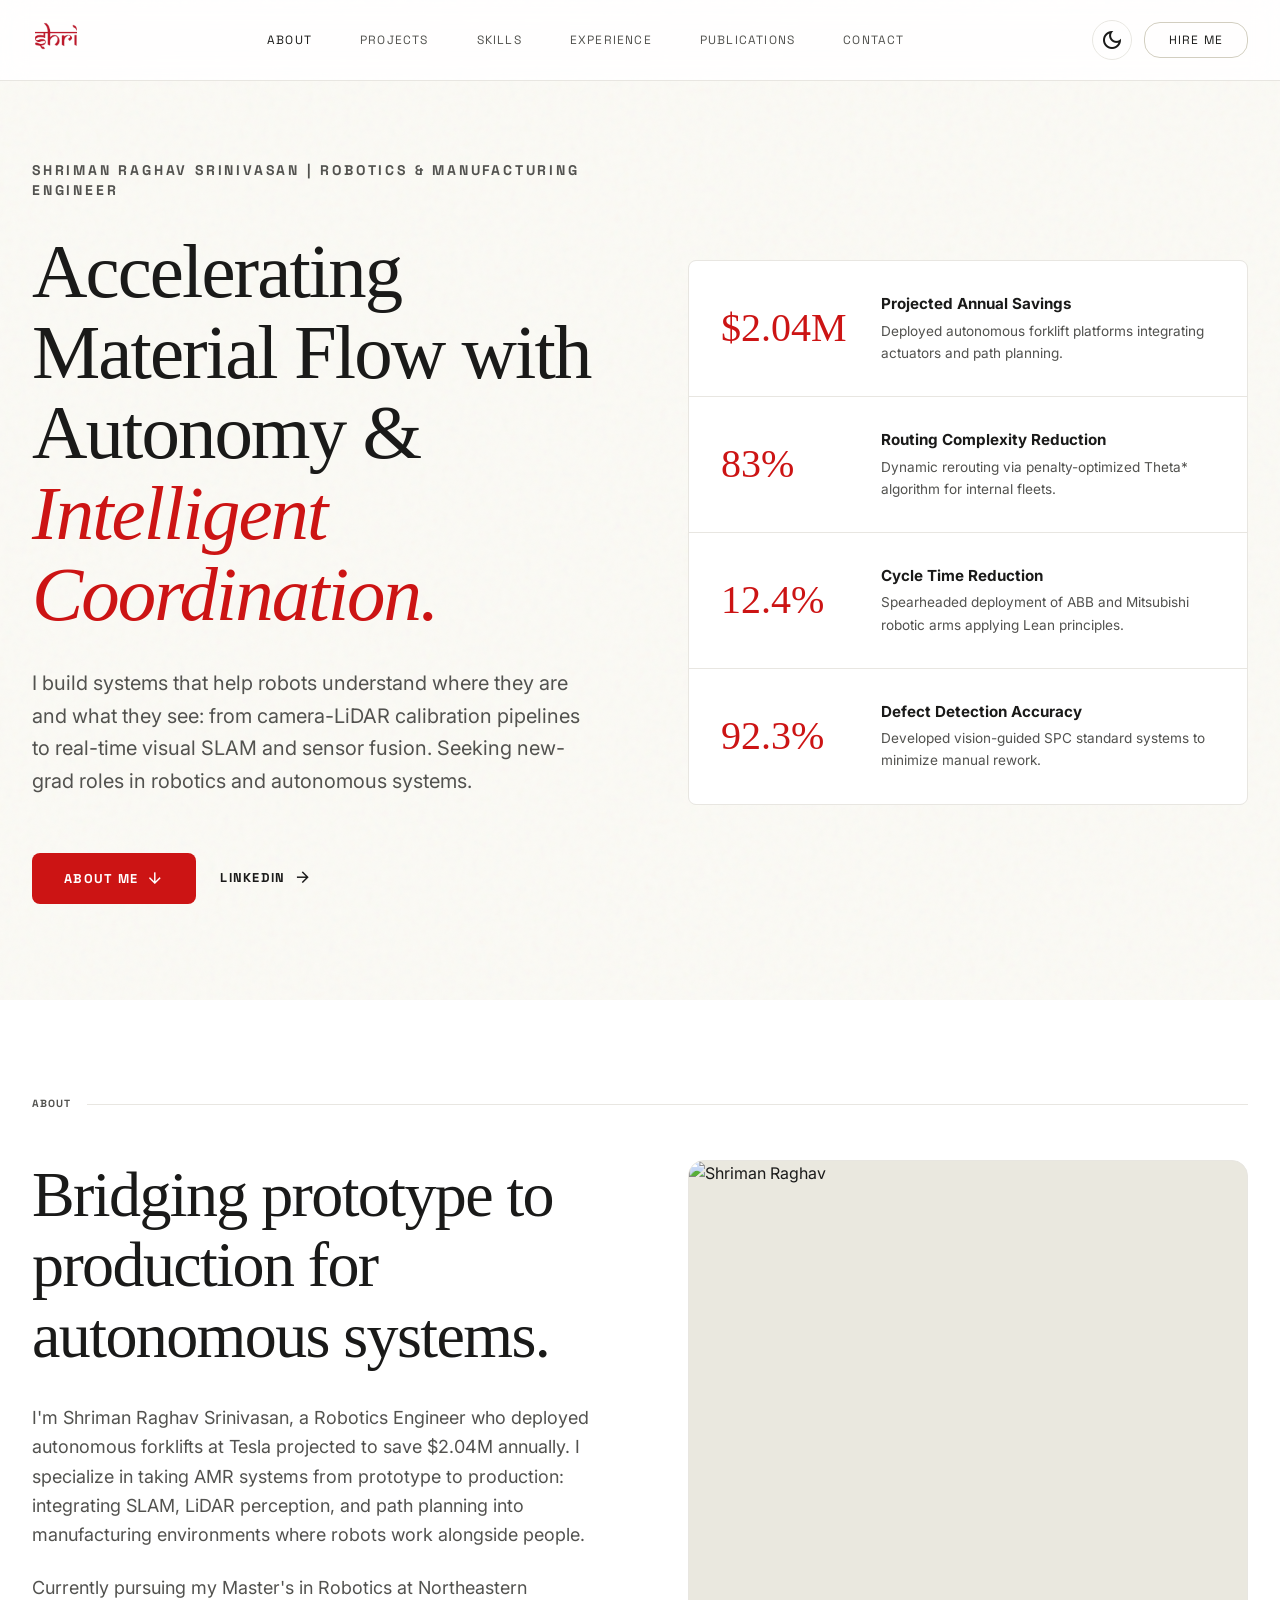
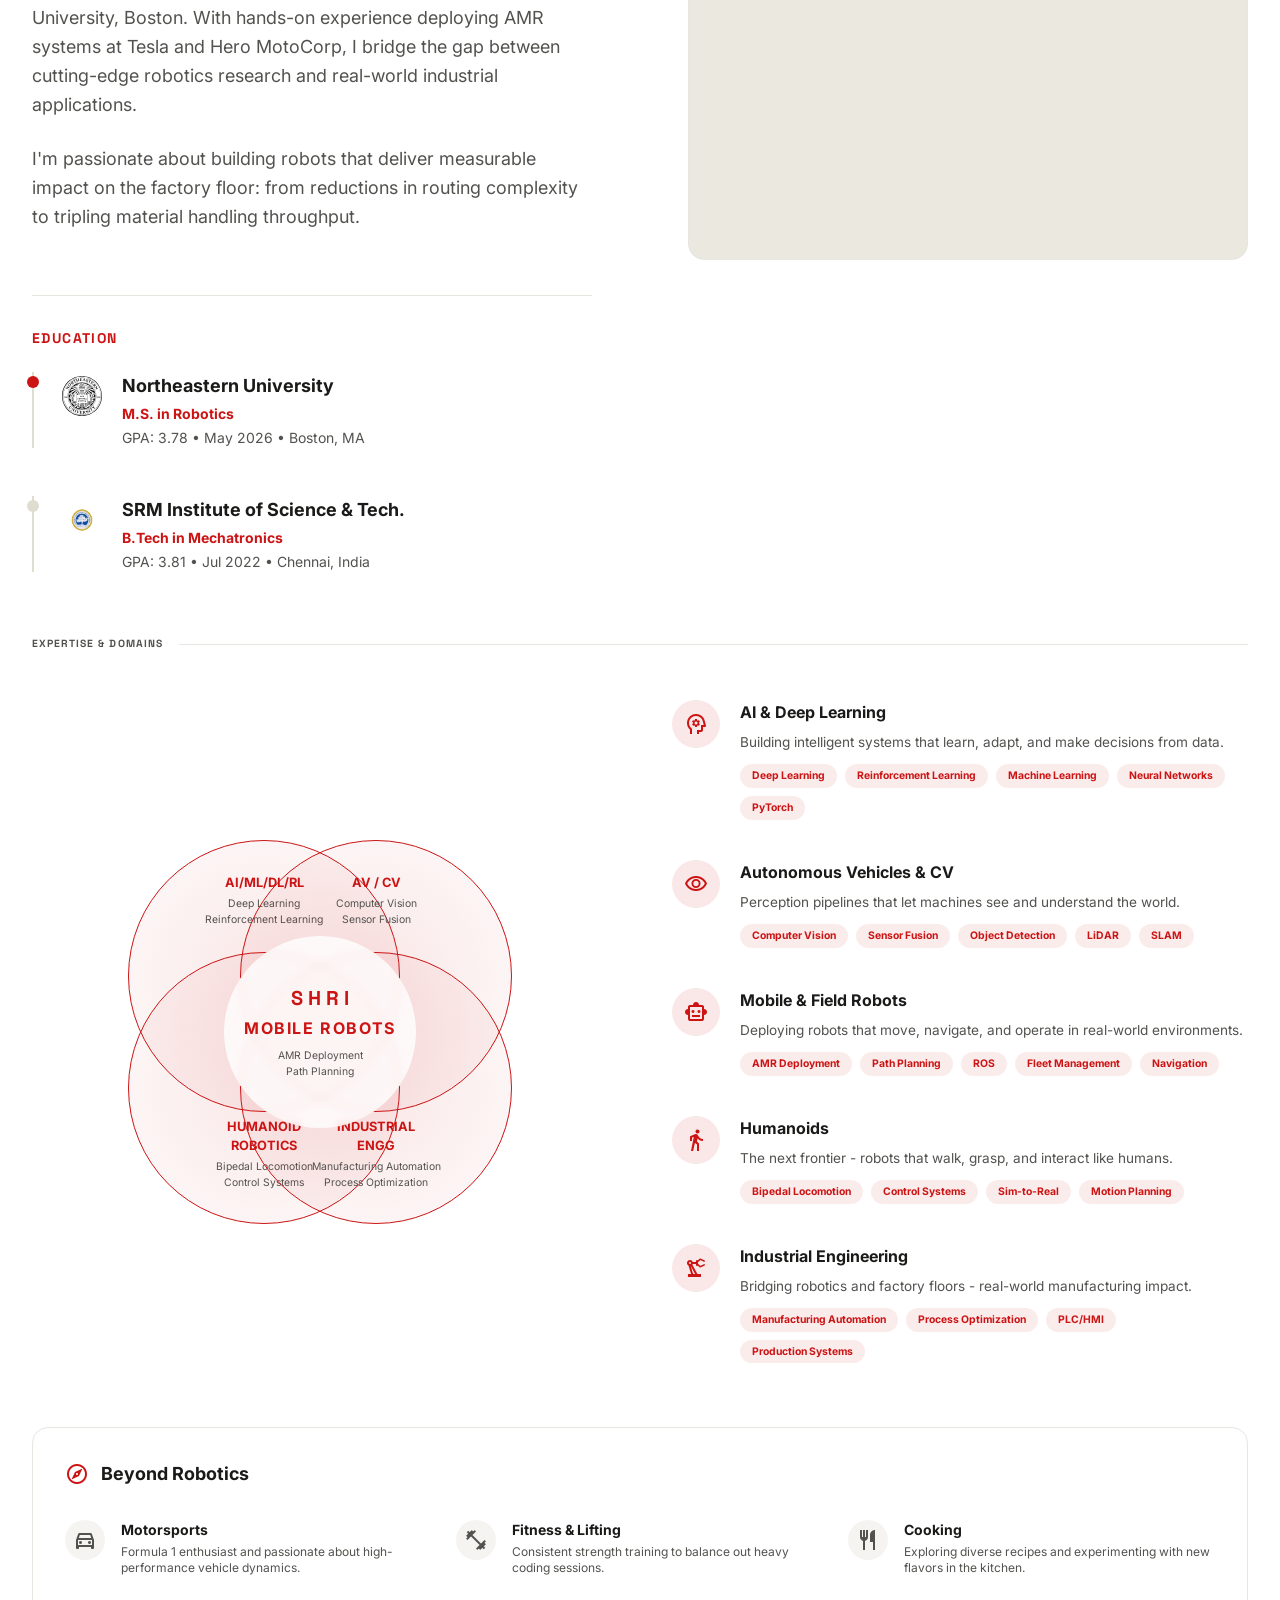
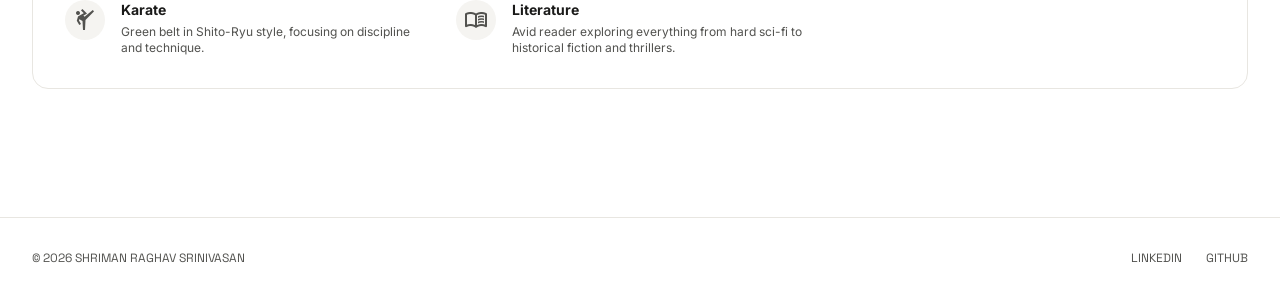
==== index.html @ df399b5d "Squeeze width of Venn outer text containers to prevent crowding on mobile" ====
<!DOCTYPE html>
<html lang="en" data-theme="light">

<head>
  <meta charset="utf-8" />
  <meta name="viewport" content="width=device-width, initial-scale=1.0" />
  <title>Shriman Raghav Srinivasan | Robotics &amp; Manufacturing Engineer</title>
  <meta name="description"
    content="MS Robotics at Northeastern. Bridging autonomous systems and production-ready manufacturing. Incoming Manufacturing Engineer at Tesla Fremont." />

  <!-- Open Graph / Social Meta Tags -->
  <meta property="og:type" content="website" />
  <meta property="og:title" content="Shriman Raghav Srinivasan | Robotics &amp; Manufacturing Engineer" />
  <meta property="og:description" content="MS Robotics at Northeastern. Bridging autonomous systems and production-ready manufacturing. Incoming Manufacturing Engineer at Tesla Fremont." />
  <meta property="og:image" content="images/shriman_portfolio.png" />
  <meta name="twitter:card" content="summary_large_image" />
  <meta name="twitter:title" content="Shriman Raghav Srinivasan | Robotics &amp; Manufacturing Engineer" />
  <meta name="twitter:description" content="MS Robotics at Northeastern. Bridging autonomous systems and production-ready manufacturing. Incoming Manufacturing Engineer at Tesla Fremont." />
  <meta name="twitter:image" content="images/shriman_portfolio.png" />

  <link rel="preconnect" href="https://fonts.googleapis.com" />
  <link rel="preconnect" href="https://fonts.gstatic.com" crossorigin />
  <link
    href="https://fonts.googleapis.com/css2?family=Inter:wght@400;600;700&family=Space+Grotesk:wght@500&display=swap"
    rel="stylesheet" />
  <link href="https://fonts.googleapis.com/css2?family=Material+Symbols+Outlined:wght,FILL@100..700,0..1&display=swap"
    rel="stylesheet" />
  <link rel="stylesheet" href="shared.css" />
  <link rel="stylesheet" href="tailwind.css" />

  <!-- Favicon -->
  <link rel="icon" type="image/png" href="images/favicon.png" />

  <!-- Google tag (gtag.js) - Placeholder -->
  <script async src="https://www.googletagmanager.com/gtag/js?id=G-J4THJSZZJP"></script>
  <script>
    window.dataLayer = window.dataLayer || [];
    function gtag(){dataLayer.push(arguments);}
    gtag('js', new Date());
    gtag('config', 'G-J4THJSZZJP');
  </script>
</head>

<body class="font-inter antialiased flex flex-col min-h-screen">

  <!-- NAVIGATION -->
  <nav class="fixed top-0 w-full z-50 backdrop-blur-md"
    style="background-color: color-mix(in srgb, var(--surface) 85%, transparent); border-bottom: 1px solid var(--outline-variant);">
    <div class="max-w-[1600px] mx-auto flex justify-between items-center h-20 px-8">
      <a href="index.html" class="flex items-center">
        <img src="images/shri_logo.png" alt="Shri" class="h-10" style="object-fit: contain; clip-path: inset(0 3px);" />
      </a>
      <div class="hidden md:flex gap-12">
        <a href="index.html"
          class="font-space text-[0.75rem] uppercase tracking-widest hover:text-primary transition-colors"
          style="color: var(--on-surface);">About</a>
        <a href="projects.html"
          class="font-space text-[0.75rem] uppercase tracking-widest hover:text-primary transition-colors"
          style="color: var(--on-surface-variant);">Projects</a>
        <a href="skills.html"
          class="font-space text-[0.75rem] uppercase tracking-widest hover:text-primary transition-colors"
          style="color: var(--on-surface-variant);">Skills</a>
        <a href="experience.html"
          class="font-space text-[0.75rem] uppercase tracking-widest hover:text-primary transition-colors"
          style="color: var(--on-surface-variant);">Experience</a>
        <a href="publications.html"
          class="font-space text-[0.75rem] uppercase tracking-widest hover:text-primary transition-colors"
          style="color: var(--on-surface-variant);">Publications</a>
        <a href="contact.html"
          class="font-space text-[0.75rem] uppercase tracking-widest hover:text-primary transition-colors"
          style="color: var(--on-surface-variant);">Contact</a>
      </div>
      <div class="flex items-center gap-3">
        <button id="theme-toggle"
          class="w-10 h-10 rounded-full flex items-center justify-center border transition-colors hover:bg-surface-container"
          style="border-color: var(--outline-variant); color: var(--on-surface);">
          <span class="material-symbols-outlined" id="theme-icon">dark_mode</span>
        </button>
        <a href="assets/resumes/General_Manufacturing.pdf" target="_blank"
          class="hidden md:block border px-6 py-2 rounded-lg font-space text-[0.75rem] uppercase tracking-widest hover:bg-surface-container transition-colors"
          style="border-color: var(--outline); color: var(--on-surface);">Hire Me</a>
        <button id="mobile-menu-toggle"
          class="md:hidden w-10 h-10 rounded-full flex items-center justify-center border transition-colors"
          style="border-color: var(--outline-variant); color: var(--on-surface);">
          <span class="material-symbols-outlined" id="mobile-menu-icon">menu</span>
        </button>
      </div>
    </div>
    <!-- Mobile drawer -->
    <div id="mobile-menu" class="mobile-nav-drawer md:hidden"
      style="background-color: var(--surface); border-top: 1px solid var(--outline-variant);">
      <div class="max-w-[1600px] mx-auto px-8 py-6 flex flex-col gap-5">
        <a href="index.html" class="font-space text-sm uppercase tracking-widest"
          style="color: var(--on-surface-variant);">About</a>
        <a href="projects.html" class="font-space text-sm uppercase tracking-widest"
          style="color: var(--on-surface-variant);">Projects</a>
        <a href="skills.html" class="font-space text-sm uppercase tracking-widest"
          style="color: var(--on-surface-variant);">Skills</a>
        <a href="experience.html" class="font-space text-sm uppercase tracking-widest"
          style="color: var(--on-surface-variant);">Experience</a>
        <a href="publications.html" class="font-space text-sm uppercase tracking-widest"
          style="color: var(--on-surface-variant);">Publications</a>
        <a href="contact.html"
          class="font-space text-[0.75rem] uppercase tracking-widest hover:text-primary transition-colors"
          style="color: var(--on-surface-variant);">Contact</a>
        <a href="assets/resumes/General_Manufacturing.pdf" target="_blank" class="font-space text-sm uppercase tracking-widest font-bold"
          style="color: var(--secondary);">Hire Me →</a>
      </div>
    </div>
  </nav>

  <main class="max-w-[1600px] mx-auto px-8 pt-40 pb-24 flex flex-col gap-16 lg:gap-32">

    <!-- NEW HERO LAYOUT -->
    <section class="grid grid-cols-1 lg:grid-cols-12 gap-16 lg:gap-24 items-center min-h-[70vh]">

      <!-- Left Column: Copy -->
      <div class="lg:col-span-6 flex flex-col gap-8">
        <div class="text-sm font-space uppercase tracking-[0.2em] font-bold" style="color: var(--on-surface-variant);">
          Shriman Raghav Srinivasan | Robotics &amp; Manufacturing Engineer
        </div>

        <h1 class="font-serif leading-[1.05] tracking-tight"
          style="font-size: clamp(3.5rem, 6vw, 5.5rem); color: var(--on-background);">
          Accelerating Material Flow with <br />Autonomy &amp; <span class="italic"
            style="color: var(--primary);">Intelligent Coordination.</span>
        </h1>

        <p class="text-xl leading-relaxed max-w-2xl" style="color: var(--on-surface-variant);">
          I build systems that help robots understand where they are and what they see: from camera-LiDAR calibration
          pipelines to real-time visual SLAM and sensor fusion. Seeking new-grad roles in robotics and autonomous
          systems.
        </p>

        <div class="flex flex-wrap items-center gap-6 mt-6">
          <a href="#about"
            class="px-8 py-4 rounded font-space text-[0.8rem] uppercase tracking-widest font-bold transition-transform active:scale-95 flex items-center gap-2"
            style="background-color: var(--primary); color: var(--on-primary);">
            About Me <span class="material-symbols-outlined text-[1.1rem]">arrow_downward</span>
          </a>
          <a href="https://linkedin.com/in/shriman-raghav" target="_blank"
            class="font-space text-[0.8rem] uppercase tracking-widest font-bold border-b-2 border-transparent hover:border-black transition-colors flex items-center gap-2"
            style="color: var(--on-surface);">
            LinkedIn <span class="material-symbols-outlined text-[1.1rem]">arrow_forward</span>
          </a>
        </div>
      </div>

      <!-- Right Column: Stats List -->
      <div class="lg:col-span-6 flex flex-col gap-[1px] rounded overflow-hidden" style="border: 1px solid var(--outline-variant); background-color: var(--outline-variant);">

        <!-- Stat Item 1 -->
        <div class="flex flex-col sm:flex-row items-start sm:items-center gap-8 p-8" style="background-color: var(--surface);">
          <div class="font-serif text-[2.5rem] w-32 flex-shrink-0" style="color: var(--primary);">
            $2.04M
          </div>
          <div>
            <h3 class="font-bold text-[0.95rem] mb-1" style="color: var(--on-surface);">Projected Annual Savings</h3>
            <p class="text-[0.85rem] leading-relaxed" style="color: var(--on-surface-variant);">Deployed autonomous
              forklift platforms integrating actuators and path planning.</p>
          </div>
        </div>

        <!-- Stat Item 2 -->
        <div class="flex flex-col sm:flex-row items-start sm:items-center gap-8 p-8" style="background-color: var(--surface);">
          <div class="font-serif text-[2.5rem] w-32 flex-shrink-0" style="color: var(--primary);">
            83%
          </div>
          <div>
            <h3 class="font-bold text-[0.95rem] mb-1" style="color: var(--on-surface);">Routing Complexity Reduction</h3>
            <p class="text-[0.85rem] leading-relaxed" style="color: var(--on-surface-variant);">Dynamic rerouting
              via penalty-optimized Theta* algorithm for internal fleets.</p>
          </div>
        </div>

        <!-- Stat Item 3 -->
        <div class="flex flex-col sm:flex-row items-start sm:items-center gap-8 p-8" style="background-color: var(--surface);">
          <div class="font-serif text-[2.5rem] w-32 flex-shrink-0" style="color: var(--primary);">
            12.4%
          </div>
          <div>
            <h3 class="font-bold text-[0.95rem] mb-1" style="color: var(--on-surface);">Cycle Time Reduction</h3>
            <p class="text-[0.85rem] leading-relaxed" style="color: var(--on-surface-variant);">Spearheaded
              deployment of ABB and Mitsubishi robotic arms applying Lean principles.</p>
          </div>
        </div>

        <!-- Stat Item 4 -->
        <div class="flex flex-col sm:flex-row items-start sm:items-center gap-8 p-8" style="background-color: var(--surface);">
          <div class="font-serif text-[2.5rem] w-32 flex-shrink-0" style="color: var(--primary);">
            92.3%
          </div>
          <div>
            <h3 class="font-bold text-[0.95rem] mb-1" style="color: var(--on-surface);">Defect Detection Accuracy</h3>
            <p class="text-[0.85rem] leading-relaxed" style="color: var(--on-surface-variant);">Developed
              vision-guided SPC standard systems to minimize manual rework.</p>
          </div>
        </div>
      </div>
    </section>
  </main>

  <div style="background-color: var(--surface-container-lowest); width: 100%;">
    <main class="max-w-[1600px] mx-auto px-8 py-24 flex flex-col gap-16">
      <!-- ABOUT SECTION -->
      <section id="about" class="flex flex-col gap-12" style="scroll-margin-top: 100px;">

        <!-- Section Header Line -->
        <div class="flex items-center gap-4">
          <div class="text-[0.65rem] font-space uppercase tracking-widest font-bold"
            style="color: var(--on-surface-variant);">About</div>
          <div class="flex-grow h-px" style="background-color: var(--outline-variant);"></div>
        </div>

        <div class="grid grid-cols-1 lg:grid-cols-12 gap-16 lg:gap-24">
          <!-- Left Column: Headline & Bio -->
          <div class="lg:col-span-6 flex flex-col gap-8">
            <h2 class="font-serif leading-[1.1] tracking-tight"
              style="font-size: clamp(3rem, 5vw, 4.5rem); color: var(--on-background);">
              Bridging prototype to production for autonomous systems.
            </h2>

            <div class="flex flex-col gap-6 text-lg leading-relaxed" style="color: var(--on-surface-variant);">
              <p>
                I'm Shriman Raghav Srinivasan, a Robotics Engineer who deployed autonomous forklifts at Tesla projected to save $2.04M annually. I
                specialize
                in taking AMR systems from prototype to production: integrating SLAM, LiDAR perception, and path
                planning
                into manufacturing environments where robots work alongside people.
              </p>
              <p>
                Currently pursuing my Master's in Robotics at Northeastern University, Boston. With hands-on experience
                deploying AMR systems at Tesla and Hero MotoCorp, I bridge the gap between cutting-edge robotics
                research
                and real-world industrial applications.
              </p>
              <p>
                I'm passionate about building robots that deliver measurable impact on the factory floor: from
                reductions
                in routing complexity to tripling material handling throughput.
              </p>
            </div>

            <!-- Education -->
            <div class="mt-8 flex flex-col gap-6 pt-8 border-t" style="border-color: var(--outline-variant);">
              <h3 class="font-space text-sm uppercase tracking-widest font-bold" style="color: var(--secondary);">
                Education</h3>

              <div class="flex flex-col gap-6">
                <div class="relative pl-6 border-l-2 mb-6 flex gap-4" style="border-color: var(--surface-container-high);">
                  <div class="absolute w-3 h-3 rounded-full -left-[7px] top-1" style="background-color: var(--primary);"></div>
                  <img src="images/neu-logo.svg"
                    alt="Northeastern" class="w-12 h-12 object-contain hidden sm:block bg-white rounded-sm p-1" />
                  <div>
                    <div class="font-bold text-lg" style="color: var(--on-surface);">Northeastern University</div>
                    <div class="text-sm font-bold mt-1" style="color: var(--secondary);">M.S. in Robotics</div>
                    <div class="text-sm mt-1" style="color: var(--on-surface-variant);">GPA: 3.78 • May 2026 • Boston, MA</div>
                  </div>
                </div>

                <div class="relative pl-6 border-l-2 flex gap-4" style="border-color: var(--surface-container-high);">
                  <div class="absolute w-3 h-3 rounded-full -left-[7px] top-1" style="background-color: var(--surface-container-high);"></div>
                  <img src="images/srm-logo.jpg" alt="SRMIST"
                    class="w-12 h-12 object-contain hidden sm:block bg-white rounded-sm p-1" />
                  <div>
                    <div class="font-bold text-lg" style="color: var(--on-surface);">SRM Institute of Science &amp;
                      Tech.</div>
                    <div class="text-sm font-bold mt-1" style="color: var(--secondary);">B.Tech in Mechatronics</div>
                    <div class="text-sm mt-1" style="color: var(--on-surface-variant);">GPA: 3.81 • Jul 2022 • Chennai,
                      India</div>
                  </div>
                </div>
              </div>
            </div>
          </div>

          <!-- Right Column: Profile Image -->
          <div class="lg:col-span-6">
            <div class="w-full aspect-[4/5] relative bg-[#eae8df] rounded-lg overflow-hidden border" style="border-color: var(--outline-variant);">
              <img src="images/shriman_portfolio.png" alt="Shriman Raghav" class="w-full h-full object-cover" />
            </div>
          </div>
        </div>
      </section>


      
      <!-- EXPERTISE / DOMAINS SECTION -->
      <section class="flex flex-col gap-12 mt-16 mb-16" id="expertise">
        <!-- Section Header Line -->
        <div class="flex items-center gap-4">
          <div class="text-[0.65rem] font-space uppercase tracking-widest font-bold" style="color: var(--on-surface-variant);">Expertise &amp; Domains</div>
          <div class="flex-grow h-px" style="background-color: var(--outline-variant);"></div>
        </div>

        <div class="grid grid-cols-1 lg:grid-cols-12 gap-16 lg:gap-8 items-center">
          
          <!-- Left Column: Venn Diagram -->
          <div class="lg:col-span-6 flex justify-center overflow-visible">
            <style>
              .venn-scale { transform: scale(0.65); transform-origin: center; }
              @media (min-width: 640px) { .venn-scale { transform: scale(0.85); } }
              @media (min-width: 1024px) { .venn-scale { transform: scale(0.9); } }
              @media (min-width: 1280px) { .venn-scale { transform: scale(1); } }
            </style>
            <div class="relative flex items-center justify-center venn-scale" style="width: 450px; height: 450px;">
              <div class="relative w-full h-full flex items-center justify-center">
                <!-- Center circle/text -->
                <div class="absolute z-10 text-center flex flex-col items-center justify-center rounded-full border-2 border-dashed backdrop-blur-sm" style="width: 12rem; height: 12rem; border-color: var(--primary); background-color: color-mix(in srgb, var(--surface) 80%, transparent);">
                  <div class="font-space font-bold tracking-[0.3em] text-xl" style="color: var(--primary);">S H R I</div>
                  <div class="font-bold text-[0.7rem] mt-1 tracking-widest" style="color: var(--primary);">MOBILE ROBOTS</div>
                  <div class="text-[0.65rem] mt-2 leading-tight" style="color: var(--on-surface-variant);">AMR Deployment<br>Path Planning</div>
                </div>
                
                <!-- AI/ML/DL/RL (Top Left) -->
                <div class="absolute rounded-full border border-dashed text-center" style="width: 17rem; height: 17rem; transform: translate(-3.5rem, -3.5rem); border-color: var(--primary); background: radial-gradient(circle, color-mix(in srgb, var(--primary) 10%, transparent) 0%, color-mix(in srgb, var(--primary) 2%, transparent) 100%);">
                  <div class="absolute flex flex-col items-center" style="width: 60%; top: 12%; left: 20%;">
                    <div class="w-full font-bold text-[0.8rem] mb-1" style="color: var(--primary);">AI/ML/DL/RL</div>
                    <div class="w-full text-[0.65rem] leading-tight" style="color: var(--on-surface-variant);">Deep Learning<br>Reinforcement Learning</div>
                  </div>
                </div>

                <!-- AV / CV (Top Right) -->
                <div class="absolute rounded-full border border-dashed text-center" style="width: 17rem; height: 17rem; transform: translate(3.5rem, -3.5rem); border-color: var(--primary); background: radial-gradient(circle, color-mix(in srgb, var(--primary) 10%, transparent) 0%, color-mix(in srgb, var(--primary) 2%, transparent) 100%);">
                  <div class="absolute flex flex-col items-center" style="width: 60%; top: 12%; left: 20%;">
                    <div class="w-full font-bold text-[0.8rem] mb-1" style="color: var(--primary);">AV / CV</div>
                    <div class="w-full text-[0.65rem] leading-tight" style="color: var(--on-surface-variant);">Computer Vision<br>Sensor Fusion</div>
                  </div>
                </div>

                <!-- HUMANOID ROBOTICS (Bottom Left) -->
                <div class="absolute rounded-full border border-dashed text-center" style="width: 17rem; height: 17rem; transform: translate(-3.5rem, 3.5rem); border-color: var(--primary); background: radial-gradient(circle, color-mix(in srgb, var(--primary) 10%, transparent) 0%, color-mix(in srgb, var(--primary) 2%, transparent) 100%);">
                  <div class="absolute flex flex-col items-center" style="width: 60%; bottom: 12%; left: 20%;">
                    <div class="w-full font-bold text-[0.8rem] mb-1 leading-tight" style="color: var(--primary);">HUMANOID<br>ROBOTICS</div>
                    <div class="w-full text-[0.65rem] leading-tight" style="color: var(--on-surface-variant);">Bipedal Locomotion<br>Control Systems</div>
                  </div>
                </div>

                <!-- INDUSTRIAL ENGG (Bottom Right) -->
                <div class="absolute rounded-full border border-dashed text-center" style="width: 17rem; height: 17rem; transform: translate(3.5rem, 3.5rem); border-color: var(--primary); background: radial-gradient(circle, color-mix(in srgb, var(--primary) 10%, transparent) 0%, color-mix(in srgb, var(--primary) 2%, transparent) 100%);">
                  <div class="absolute flex flex-col items-center" style="width: 60%; bottom: 12%; left: 20%;">
                    <div class="w-full font-bold text-[0.8rem] mb-1 leading-tight" style="color: var(--primary);">INDUSTRIAL<br>ENGG</div>
                    <div class="w-full text-[0.65rem] leading-tight" style="color: var(--on-surface-variant);">Manufacturing Automation<br>Process Optimization</div>
                  </div>
                </div>
              </div>
            </div>
          </div>

          <!-- Right Column: Domains List -->
          <div class="lg:col-span-6 flex flex-col gap-10">
            
            <!-- AI & Deep Learning -->
            <div class="flex gap-5 items-start">
              <div class="w-12 h-12 rounded-xl flex items-center justify-center flex-shrink-0" style="background-color: color-mix(in srgb, var(--primary) 10%, transparent);">
                <span class="material-symbols-outlined" style="color: var(--primary);">psychology</span>
              </div>
              <div class="flex flex-col gap-2">
                <h3 class="font-bold text-[1.05rem]" style="color: var(--on-surface);">AI &amp; Deep Learning</h3>
                <p class="text-[0.85rem]" style="color: var(--on-surface-variant);">Building intelligent systems that learn, adapt, and make decisions from data.</p>
                <div class="flex flex-wrap gap-2 mt-1">
                  <span class="px-3 py-1 rounded-full text-[0.65rem] font-bold" style="background-color: color-mix(in srgb, var(--primary) 8%, transparent); color: var(--primary);">Deep Learning</span>
                  <span class="px-3 py-1 rounded-full text-[0.65rem] font-bold" style="background-color: color-mix(in srgb, var(--primary) 8%, transparent); color: var(--primary);">Reinforcement Learning</span>
                  <span class="px-3 py-1 rounded-full text-[0.65rem] font-bold" style="background-color: color-mix(in srgb, var(--primary) 8%, transparent); color: var(--primary);">Machine Learning</span>
                  <span class="px-3 py-1 rounded-full text-[0.65rem] font-bold" style="background-color: color-mix(in srgb, var(--primary) 8%, transparent); color: var(--primary);">Neural Networks</span>
                  <span class="px-3 py-1 rounded-full text-[0.65rem] font-bold" style="background-color: color-mix(in srgb, var(--primary) 8%, transparent); color: var(--primary);">PyTorch</span>
                </div>
              </div>
            </div>
            
            <!-- AV / CV -->
            <div class="flex gap-5 items-start">
              <div class="w-12 h-12 rounded-xl flex items-center justify-center flex-shrink-0" style="background-color: color-mix(in srgb, var(--primary) 10%, transparent);">
                <span class="material-symbols-outlined" style="color: var(--primary);">visibility</span>
              </div>
              <div class="flex flex-col gap-2">
                <h3 class="font-bold text-[1.05rem]" style="color: var(--on-surface);">Autonomous Vehicles &amp; CV</h3>
                <p class="text-[0.85rem]" style="color: var(--on-surface-variant);">Perception pipelines that let machines see and understand the world.</p>
                <div class="flex flex-wrap gap-2 mt-1">
                  <span class="px-3 py-1 rounded-full text-[0.65rem] font-bold" style="background-color: color-mix(in srgb, var(--primary) 8%, transparent); color: var(--primary);">Computer Vision</span>
                  <span class="px-3 py-1 rounded-full text-[0.65rem] font-bold" style="background-color: color-mix(in srgb, var(--primary) 8%, transparent); color: var(--primary);">Sensor Fusion</span>
                  <span class="px-3 py-1 rounded-full text-[0.65rem] font-bold" style="background-color: color-mix(in srgb, var(--primary) 8%, transparent); color: var(--primary);">Object Detection</span>
                  <span class="px-3 py-1 rounded-full text-[0.65rem] font-bold" style="background-color: color-mix(in srgb, var(--primary) 8%, transparent); color: var(--primary);">LiDAR</span>
                  <span class="px-3 py-1 rounded-full text-[0.65rem] font-bold" style="background-color: color-mix(in srgb, var(--primary) 8%, transparent); color: var(--primary);">SLAM</span>
                </div>
              </div>
            </div>

            <!-- Mobile & Field Robots -->
            <div class="flex gap-5 items-start">
              <div class="w-12 h-12 rounded-xl flex items-center justify-center flex-shrink-0" style="background-color: color-mix(in srgb, var(--primary) 10%, transparent);">
                <span class="material-symbols-outlined" style="color: var(--primary);">smart_toy</span>
              </div>
              <div class="flex flex-col gap-2">
                <h3 class="font-bold text-[1.05rem]" style="color: var(--on-surface);">Mobile &amp; Field Robots</h3>
                <p class="text-[0.85rem]" style="color: var(--on-surface-variant);">Deploying robots that move, navigate, and operate in real-world environments.</p>
                <div class="flex flex-wrap gap-2 mt-1">
                  <span class="px-3 py-1 rounded-full text-[0.65rem] font-bold" style="background-color: color-mix(in srgb, var(--primary) 8%, transparent); color: var(--primary);">AMR Deployment</span>
                  <span class="px-3 py-1 rounded-full text-[0.65rem] font-bold" style="background-color: color-mix(in srgb, var(--primary) 8%, transparent); color: var(--primary);">Path Planning</span>
                  <span class="px-3 py-1 rounded-full text-[0.65rem] font-bold" style="background-color: color-mix(in srgb, var(--primary) 8%, transparent); color: var(--primary);">ROS</span>
                  <span class="px-3 py-1 rounded-full text-[0.65rem] font-bold" style="background-color: color-mix(in srgb, var(--primary) 8%, transparent); color: var(--primary);">Fleet Management</span>
                  <span class="px-3 py-1 rounded-full text-[0.65rem] font-bold" style="background-color: color-mix(in srgb, var(--primary) 8%, transparent); color: var(--primary);">Navigation</span>
                </div>
              </div>
            </div>

            <!-- Humanoids -->
            <div class="flex gap-5 items-start">
              <div class="w-12 h-12 rounded-xl flex items-center justify-center flex-shrink-0" style="background-color: color-mix(in srgb, var(--primary) 10%, transparent);">
                <span class="material-symbols-outlined" style="color: var(--primary);">directions_walk</span>
              </div>
              <div class="flex flex-col gap-2">
                <h3 class="font-bold text-[1.05rem]" style="color: var(--on-surface);">Humanoids</h3>
                <p class="text-[0.85rem]" style="color: var(--on-surface-variant);">The next frontier - robots that walk, grasp, and interact like humans.</p>
                <div class="flex flex-wrap gap-2 mt-1">
                  <span class="px-3 py-1 rounded-full text-[0.65rem] font-bold" style="background-color: color-mix(in srgb, var(--primary) 8%, transparent); color: var(--primary);">Bipedal Locomotion</span>
                  <span class="px-3 py-1 rounded-full text-[0.65rem] font-bold" style="background-color: color-mix(in srgb, var(--primary) 8%, transparent); color: var(--primary);">Control Systems</span>
                  <span class="px-3 py-1 rounded-full text-[0.65rem] font-bold" style="background-color: color-mix(in srgb, var(--primary) 8%, transparent); color: var(--primary);">Sim-to-Real</span>
                  <span class="px-3 py-1 rounded-full text-[0.65rem] font-bold" style="background-color: color-mix(in srgb, var(--primary) 8%, transparent); color: var(--primary);">Motion Planning</span>
                </div>
              </div>
            </div>

            <!-- Industrial Engineering -->
            <div class="flex gap-5 items-start">
              <div class="w-12 h-12 rounded-xl flex items-center justify-center flex-shrink-0" style="background-color: color-mix(in srgb, var(--primary) 10%, transparent);">
                <span class="material-symbols-outlined" style="color: var(--primary);">precision_manufacturing</span>
              </div>
              <div class="flex flex-col gap-2">
                <h3 class="font-bold text-[1.05rem]" style="color: var(--on-surface);">Industrial Engineering</h3>
                <p class="text-[0.85rem]" style="color: var(--on-surface-variant);">Bridging robotics and factory floors - real-world manufacturing impact.</p>
                <div class="flex flex-wrap gap-2 mt-1">
                  <span class="px-3 py-1 rounded-full text-[0.65rem] font-bold" style="background-color: color-mix(in srgb, var(--primary) 8%, transparent); color: var(--primary);">Manufacturing Automation</span>
                  <span class="px-3 py-1 rounded-full text-[0.65rem] font-bold" style="background-color: color-mix(in srgb, var(--primary) 8%, transparent); color: var(--primary);">Process Optimization</span>
                  <span class="px-3 py-1 rounded-full text-[0.65rem] font-bold" style="background-color: color-mix(in srgb, var(--primary) 8%, transparent); color: var(--primary);">PLC/HMI</span>
                  <span class="px-3 py-1 rounded-full text-[0.65rem] font-bold" style="background-color: color-mix(in srgb, var(--primary) 8%, transparent); color: var(--primary);">Production Systems</span>
                </div>
              </div>
            </div>
          </div>
        </div>
      </section>

      <!-- PERSONAL INTERESTS -->
      <section class="bento-card p-8 mb-8">
        <div class="flex items-center gap-3 mb-8">
          <span class="material-symbols-outlined" style="color: var(--secondary);">explore</span>
          <h3 class="font-bold text-lg" style="color: var(--on-surface);">Beyond Robotics</h3>
        </div>
        <div class="grid grid-cols-1 md:grid-cols-2 lg:grid-cols-3 gap-6">
          <div class="flex gap-4 items-start">
            <div class="w-10 h-10 rounded-full flex items-center justify-center flex-shrink-0"
              style="background-color: var(--surface-container-low);">
              <span class="material-symbols-outlined" style="color: var(--on-surface-variant);">directions_car</span>
            </div>
            <div>
              <div class="font-bold text-sm" style="color: var(--on-surface);">Motorsports</div>
              <div class="text-xs mt-1" style="color: var(--on-surface-variant);">Formula 1 enthusiast and passionate about high-performance vehicle dynamics.</div>
            </div>
          </div>
          <div class="flex gap-4 items-start">
            <div class="w-10 h-10 rounded-full flex items-center justify-center flex-shrink-0"
              style="background-color: var(--surface-container-low);">
              <span class="material-symbols-outlined" style="color: var(--on-surface-variant);">fitness_center</span>
            </div>
            <div>
              <div class="font-bold text-sm" style="color: var(--on-surface);">Fitness &amp; Lifting</div>
              <div class="text-xs mt-1" style="color: var(--on-surface-variant);">Consistent strength training to balance out heavy coding sessions.</div>
            </div>
          </div>
          <div class="flex gap-4 items-start">
            <div class="w-10 h-10 rounded-full flex items-center justify-center flex-shrink-0"
              style="background-color: var(--surface-container-low);">
              <span class="material-symbols-outlined" style="color: var(--on-surface-variant);">restaurant</span>
            </div>
            <div>
              <div class="font-bold text-sm" style="color: var(--on-surface);">Cooking</div>
              <div class="text-xs mt-1" style="color: var(--on-surface-variant);">Exploring diverse recipes and experimenting with new flavors in the kitchen.</div>
            </div>
          </div>
          <div class="flex gap-4 items-start">
            <div class="w-10 h-10 rounded-full flex items-center justify-center flex-shrink-0"
              style="background-color: var(--surface-container-low);">
              <span class="material-symbols-outlined" style="color: var(--on-surface-variant);">sports_martial_arts</span>
            </div>
            <div>
              <div class="font-bold text-sm" style="color: var(--on-surface);">Karate</div>
              <div class="text-xs mt-1" style="color: var(--on-surface-variant);">Green belt in Shito-Ryu style, focusing on discipline and technique.</div>
            </div>
          </div>
          <div class="flex gap-4 items-start md:col-span-2 lg:col-span-1">
            <div class="w-10 h-10 rounded-full flex items-center justify-center flex-shrink-0"
              style="background-color: var(--surface-container-low);">
              <span class="material-symbols-outlined" style="color: var(--on-surface-variant);">menu_book</span>
            </div>
            <div>
              <div class="font-bold text-sm" style="color: var(--on-surface);">Literature</div>
              <div class="text-xs mt-1" style="color: var(--on-surface-variant);">Avid reader exploring everything from hard sci-fi to historical fiction and thrillers.</div>
            </div>
          </div>
        </div>
      </section>

    </main>
  </div>

  <footer class="py-8 border-t mt-auto" style="border-color: var(--outline-variant); background-color: var(--surface);">
    <div class="max-w-[1600px] mx-auto px-8 flex justify-between items-center text-xs font-space uppercase"
      style="color: var(--on-surface-variant);">
      <div>© 2026 Shriman Raghav Srinivasan</div>
      <div class="flex gap-6">
        <a href="https://linkedin.com/in/shriman-raghav" target="_blank" class="hover:underline">LinkedIn</a>
        <a href="https://github.com/shrirag10" target="_blank" class="hover:underline">GitHub</a>
      </div>
    </div>
  </footer>

  <script src="shared.js"></script>
</body>

</html>
---- shared.css ----
/* ====================================================
   SHARED DESIGN TOKENS & COMPONENTS
   Simple Portfolio — Shriman Raghav Srinivasan
   ==================================================== */

html {
  scroll-behavior: smooth;
}

:root {
  --surface: #ffffff;
  --surface-container-lowest: #ffffff;
  --surface-container-low: #f5f4f1;
  --surface-container: #eae8df;
  --surface-container-high: #dfdcd0;
  --on-surface: #1a1a19;
  --on-surface-variant: #52524f;
  --outline: #d2cec0;
  --outline-variant: #e8e6e1;
  --primary: #cc1414;
  --on-primary: #ffffff;
  --secondary: #cc1414;
  --secondary-container: #fae6e6;
  --on-secondary-container: #8a0b0b;
  --background: #fbfaf5;
  --on-background: #1a1a19;
  --shadow: 0px 4px 20px rgba(0,0,0,0.04);
}

body {
  background-color: var(--background);
  background-image: url("data:image/svg+xml,%3Csvg viewBox='0 0 200 200' xmlns='http://www.w3.org/2000/svg'%3E%3Cfilter id='noiseFilter'%3E%3CfeTurbulence type='fractalNoise' baseFrequency='0.85' numOctaves='3' stitchTiles='stitch'/%3E%3C/filter%3E%3Crect width='100%25' height='100%25' filter='url(%23noiseFilter)' opacity='0.04'/%3E%3C/svg%3E");
  color: var(--on-background);
}

html.dark body {
  background-image: url("data:image/svg+xml,%3Csvg viewBox='0 0 200 200' xmlns='http://www.w3.org/2000/svg'%3E%3Cfilter id='noiseFilter'%3E%3CfeTurbulence type='fractalNoise' baseFrequency='0.85' numOctaves='3' stitchTiles='stitch'/%3E%3C/filter%3E%3Crect width='100%25' height='100%25' filter='url(%23noiseFilter)' opacity='0.02'/%3E%3C/svg%3E");
}

.dark {
  --surface: #121212;
  --surface-container-lowest: #121212;
  --surface-container-low: #1c1b1b;
  --surface-container: #1e1e1e;
  --surface-container-high: #2a2a2a;
  --on-surface: #ffffff;
  --on-surface-variant: #a0a0a0;
  --outline: #ffffff;
  --outline-variant: #2c2c2c;
  --primary: #fc4444;
  --on-primary: #111111;
  --secondary: #fc4444;
  --secondary-container: #5c0b0b;
  --on-secondary-container: #ffffff;
  --background: #000000;
  --on-background: #ffffff;
  --shadow: none;
}

body { background-color: var(--background); color: var(--on-background); }

.bento-card {
  background-color: var(--surface-container-lowest);
  border: 1px solid var(--outline-variant);
  border-radius: 1rem;
  transition: box-shadow 0.2s ease, border-color 0.2s ease, background-color 0.2s ease;
}
.bento-card:hover {
  box-shadow: var(--shadow);
  border-color: var(--outline);
}
.dark .bento-card:hover {
  background-color: var(--surface-container);
  border-color: #3d3d3d;
}

.chip {
  background-color: var(--surface-container);
  color: var(--on-surface-variant);
  border: 1px solid transparent;
}
.chip:hover { background-color: var(--surface-container-high); }
.chip.active {
  background-color: var(--secondary-container);
  color: var(--on-secondary-container);
  border-color: var(--outline-variant);
}

.material-symbols-outlined {
  font-variation-settings: 'FILL' 0, 'wght' 400, 'GRAD' 0, 'opsz' 24;
}

.section-label {
  display: flex; align-items: center; gap: 0.5rem;
  font-family: 'Space Grotesk', sans-serif;
  font-size: 0.75rem; letter-spacing: 0.05em;
  text-transform: uppercase; color: var(--on-surface-variant);
}
.section-label::before {
  content: ''; height: 1px; width: 24px;
  background-color: var(--outline-variant);
}

/* Modal */
#project-modal { display: none; opacity: 0; transition: opacity 0.3s ease; }
#project-modal.open { display: flex; opacity: 1; }

/* Mobile nav drawer */
.mobile-nav-drawer {
  max-height: 0;
  overflow: hidden;
  transition: max-height 0.3s ease;
}
.mobile-nav-drawer.open {
  max-height: 400px;
}

/* Image placeholder when no image available */
.img-placeholder {
  width: 100%; height: 100%;
  background: linear-gradient(135deg, var(--surface-container-high) 0%, var(--surface-container) 100%);
  display: flex; align-items: center; justify-content: center;
  font-family: 'Space Grotesk', sans-serif;
  font-size: 0.75rem; letter-spacing: 0.05em; text-transform: uppercase;
  color: var(--on-surface-variant);
}

/* -------------------------------------------
   CONTACT PAGE UTILITIES 
   ------------------------------------------- */
.text-gradient-animate {
  background: linear-gradient(to right, var(--primary), var(--secondary), var(--primary));
  background-size: 200% auto;
  color: transparent;
  -webkit-background-clip: text;
  background-clip: text;
  animation: gradientShine 5s linear infinite;
}
@keyframes gradientShine {
  to { background-position: 200% center; }
}

.glass-card {
  background: color-mix(in srgb, var(--surface) 40%, transparent);
  backdrop-filter: blur(12px);
  -webkit-backdrop-filter: blur(12px);
  border: 1px solid color-mix(in srgb, var(--outline) 30%, transparent);
  transition: all 0.4s cubic-bezier(0.175, 0.885, 0.32, 1.275);
}
.glass-card:hover {
  transform: translateY(-4px) scale(1.01);
  background: color-mix(in srgb, var(--surface) 60%, transparent);
  border-color: var(--primary);
  box-shadow: 0 10px 30px rgba(0,0,0,0.05);
}
.dark .glass-card:hover {
  box-shadow: 0 10px 30px rgba(0,0,0,0.4);
}
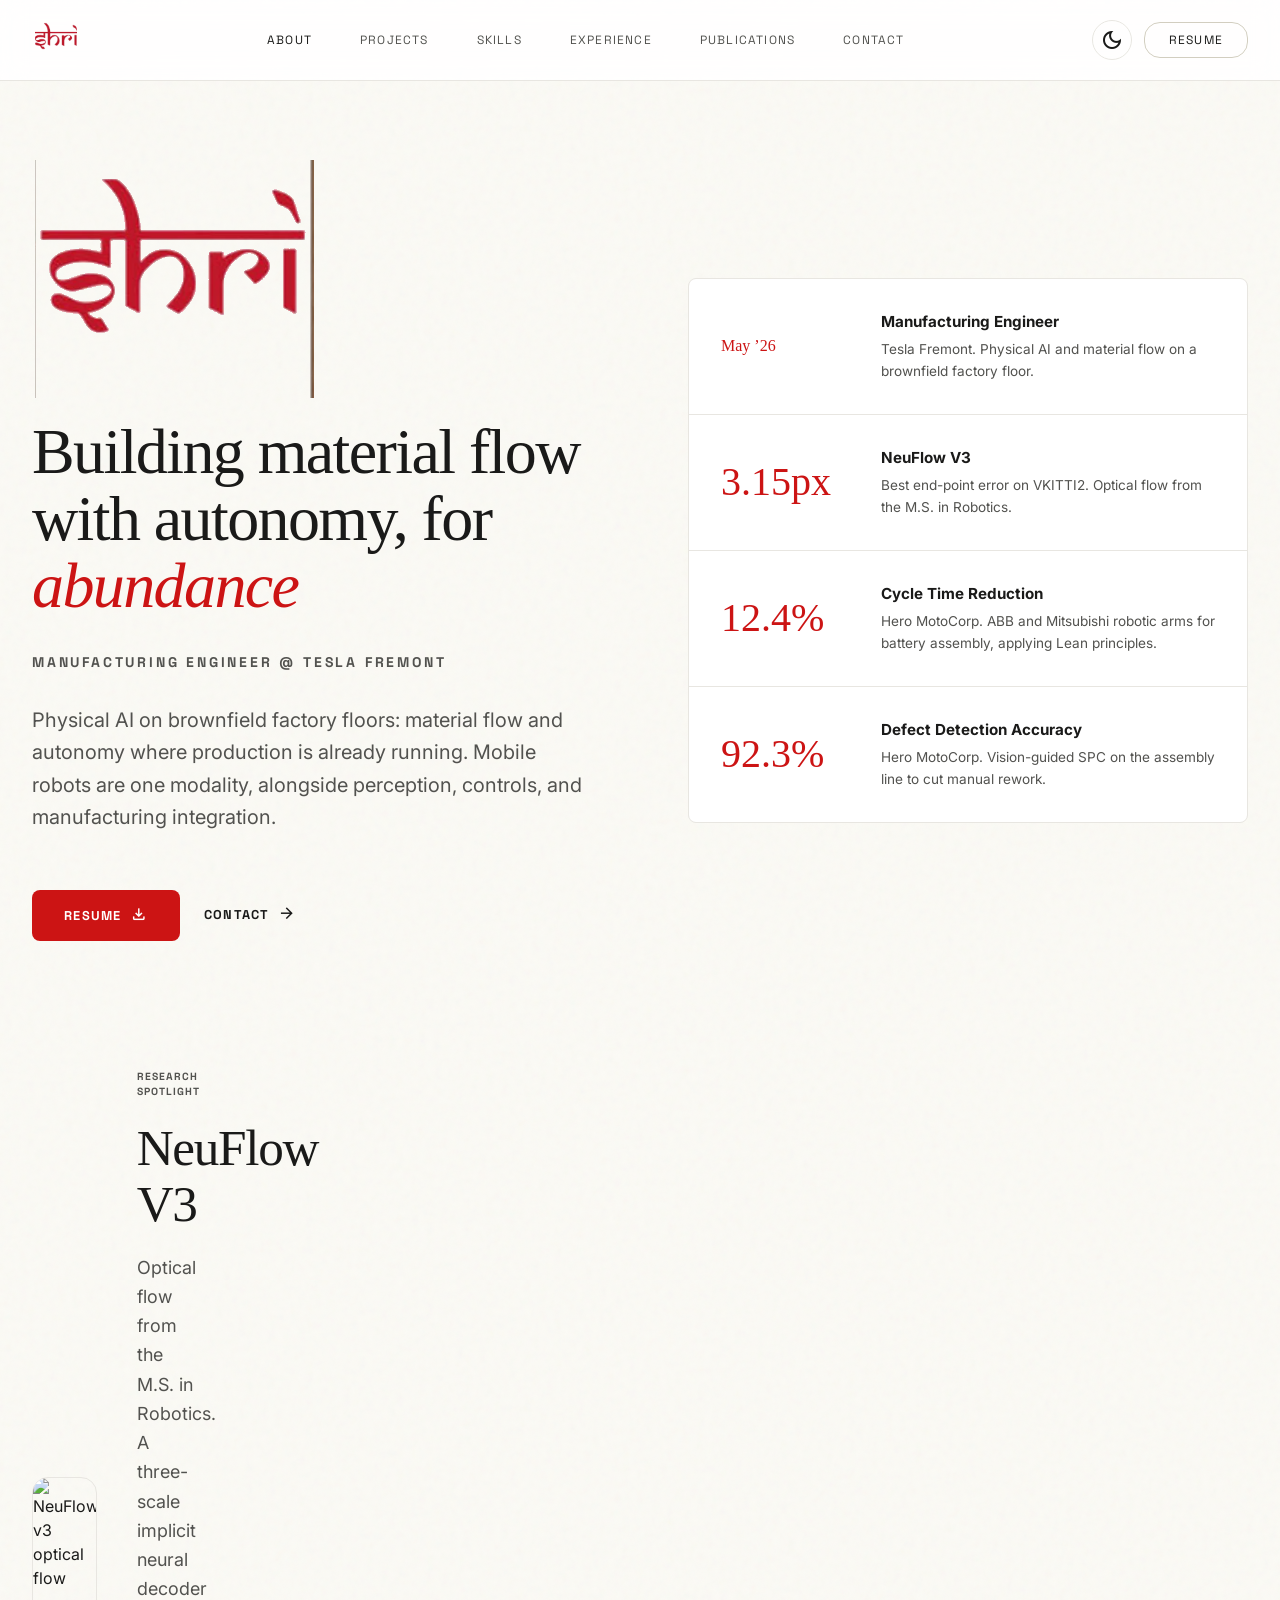
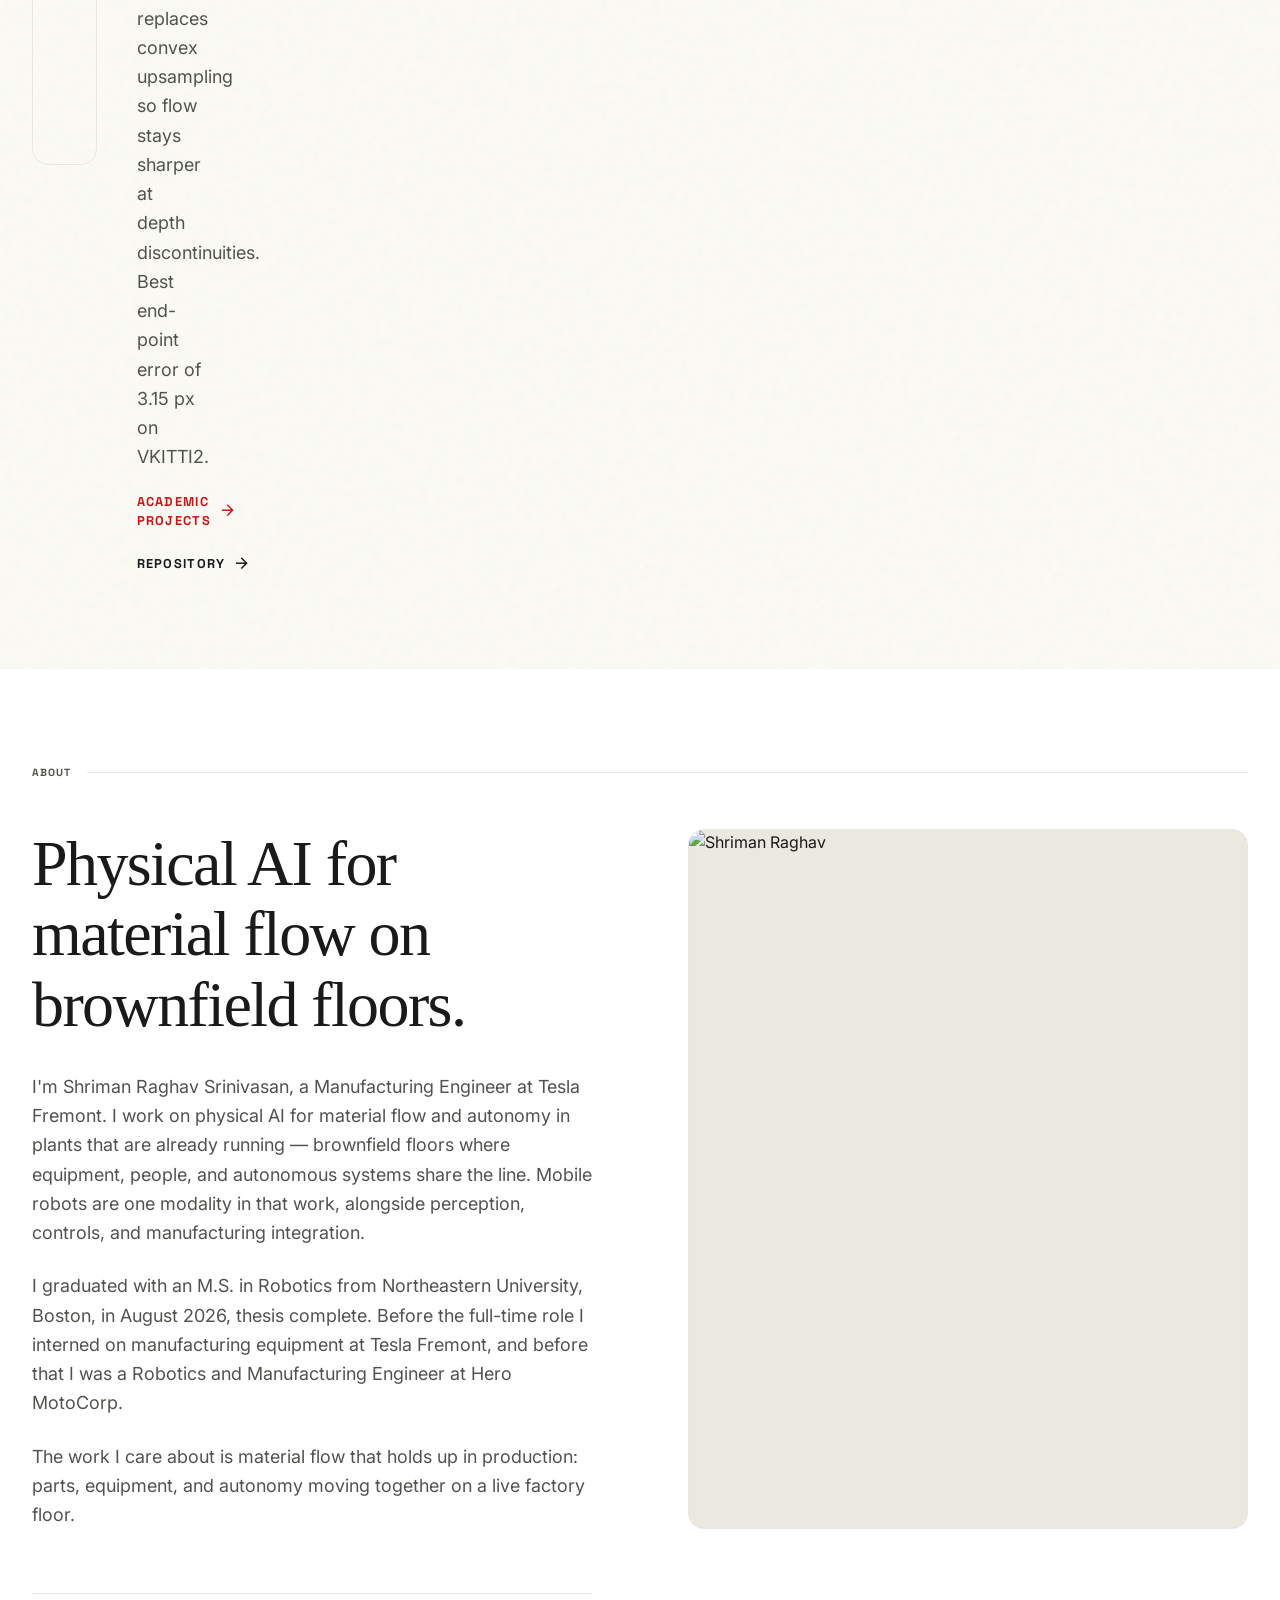
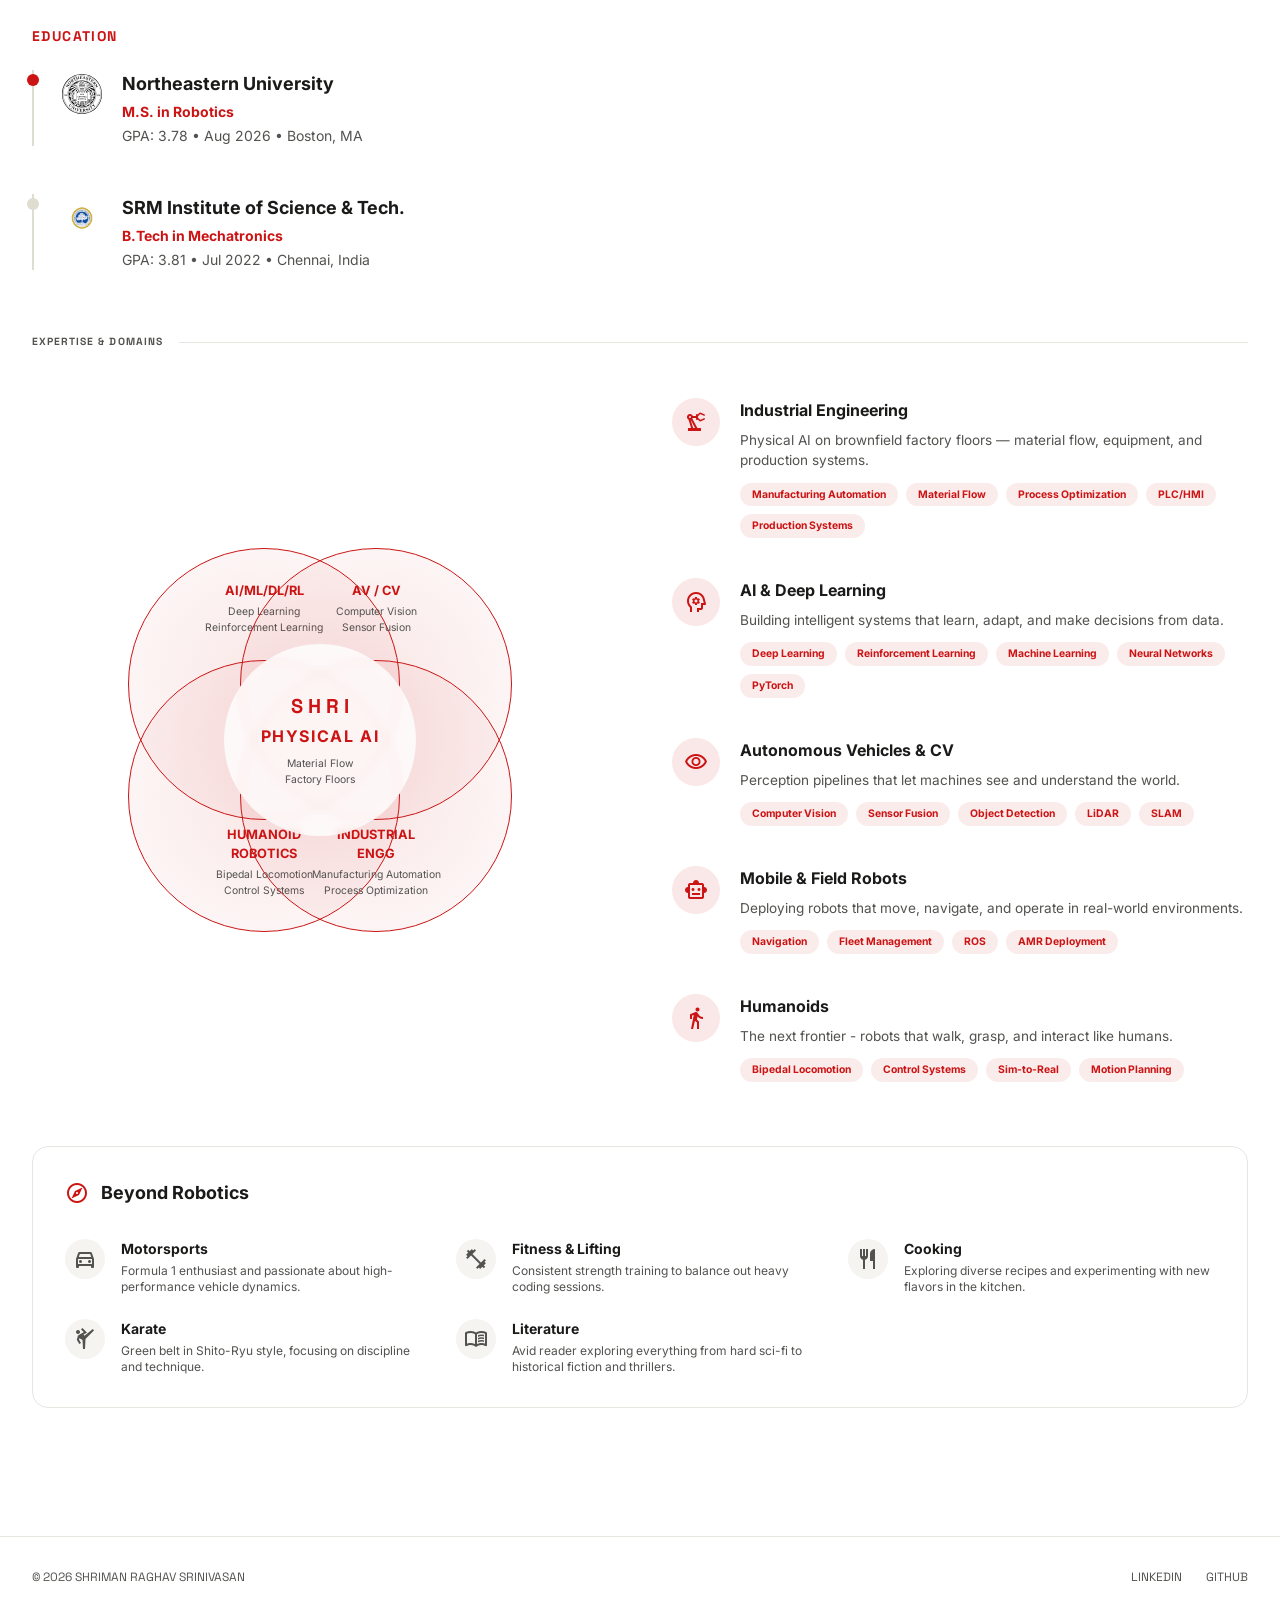
==== commit 081b49a0: "feat: reframe portfolio around Tesla manufacturing role Update the hero, social meta, and sister pag" ====
--- a/index.html
+++ b/index.html
@@ -6,16 +6,16 @@
   <meta name="viewport" content="width=device-width, initial-scale=1.0" />
   <title>Shriman Raghav Srinivasan | Robotics &amp; Manufacturing Engineer</title>
   <meta name="description"
-    content="MS Robotics at Northeastern. Bridging autonomous systems and production-ready manufacturing. Incoming Manufacturing Engineer at Tesla Fremont." />
+    content="Manufacturing Engineer at Tesla Fremont. MS Robotics, Northeastern, graduated August 2026. Physical AI for material flow and autonomy on brownfield factory floors." />
 
   <!-- Open Graph / Social Meta Tags -->
   <meta property="og:type" content="website" />
   <meta property="og:title" content="Shriman Raghav Srinivasan | Robotics &amp; Manufacturing Engineer" />
-  <meta property="og:description" content="MS Robotics at Northeastern. Bridging autonomous systems and production-ready manufacturing. Incoming Manufacturing Engineer at Tesla Fremont." />
+  <meta property="og:description" content="Manufacturing Engineer at Tesla Fremont. MS Robotics, Northeastern, graduated August 2026. Physical AI for material flow and autonomy on brownfield factory floors." />
   <meta property="og:image" content="images/shriman_portfolio.png" />
   <meta name="twitter:card" content="summary_large_image" />
   <meta name="twitter:title" content="Shriman Raghav Srinivasan | Robotics &amp; Manufacturing Engineer" />
-  <meta name="twitter:description" content="MS Robotics at Northeastern. Bridging autonomous systems and production-ready manufacturing. Incoming Manufacturing Engineer at Tesla Fremont." />
+  <meta name="twitter:description" content="Manufacturing Engineer at Tesla Fremont. MS Robotics, Northeastern, graduated August 2026. Physical AI for material flow and autonomy on brownfield factory floors." />
   <meta name="twitter:image" content="images/shriman_portfolio.png" />
 
   <link rel="preconnect" href="https://fonts.googleapis.com" />
@@ -78,7 +78,7 @@
         </button>
         <a href="assets/resumes/General_Manufacturing.pdf" target="_blank"
           class="hidden md:block border px-6 py-2 rounded-lg font-space text-[0.75rem] uppercase tracking-widest hover:bg-surface-container transition-colors"
-          style="border-color: var(--outline); color: var(--on-surface);">Hire Me</a>
+          style="border-color: var(--outline); color: var(--on-surface);">Resume</a>
         <button id="mobile-menu-toggle"
           class="md:hidden w-10 h-10 rounded-full flex items-center justify-center border transition-colors"
           style="border-color: var(--outline-variant); color: var(--on-surface);">
@@ -104,7 +104,7 @@
           class="font-space text-[0.75rem] uppercase tracking-widest hover:text-primary transition-colors"
           style="color: var(--on-surface-variant);">Contact</a>
         <a href="assets/resumes/General_Manufacturing.pdf" target="_blank" class="font-space text-sm uppercase tracking-widest font-bold"
-          style="color: var(--secondary);">Hire Me →</a>
+          style="color: var(--secondary);">Resume →</a>
       </div>
     </div>
   </nav>
@@ -116,32 +116,33 @@
 
       <!-- Left Column: Copy -->
       <div class="lg:col-span-6 flex flex-col gap-8">
+        <div class="flex flex-col items-start gap-5">
+          <img src="images/shri_logo.png" alt="Shri" class="h-16 sm:h-20" style="object-fit: contain; clip-path: inset(0 3px);" />
+          <h1 class="font-serif leading-[1.05] tracking-tight"
+            style="font-size: clamp(2.6rem, 5vw, 4.25rem); color: var(--on-background);">
+            Building material flow with autonomy, for <span class="italic" style="color: var(--primary);">abundance</span>
+          </h1>
+        </div>
+
         <div class="text-sm font-space uppercase tracking-[0.2em] font-bold" style="color: var(--on-surface-variant);">
-          Shriman Raghav Srinivasan | Robotics &amp; Manufacturing Engineer
-        </div>
-
-        <h1 class="font-serif leading-[1.05] tracking-tight"
-          style="font-size: clamp(3.5rem, 6vw, 5.5rem); color: var(--on-background);">
-          Accelerating Material Flow with <br />Autonomy &amp; <span class="italic"
-            style="color: var(--primary);">Intelligent Coordination.</span>
-        </h1>
+          Manufacturing Engineer @ Tesla Fremont
+        </div>
 
         <p class="text-xl leading-relaxed max-w-2xl" style="color: var(--on-surface-variant);">
-          I build systems that help robots understand where they are and what they see: from camera-LiDAR calibration
-          pipelines to real-time visual SLAM and sensor fusion. Seeking new-grad roles in robotics and autonomous
-          systems.
+          Physical AI on brownfield factory floors: material flow and autonomy where production is already running.
+          Mobile robots are one modality, alongside perception, controls, and manufacturing integration.
         </p>
 
         <div class="flex flex-wrap items-center gap-6 mt-6">
-          <a href="#about"
+          <a href="assets/resumes/General_Manufacturing.pdf" target="_blank"
             class="px-8 py-4 rounded font-space text-[0.8rem] uppercase tracking-widest font-bold transition-transform active:scale-95 flex items-center gap-2"
             style="background-color: var(--primary); color: var(--on-primary);">
-            About Me <span class="material-symbols-outlined text-[1.1rem]">arrow_downward</span>
+            Resume <span class="material-symbols-outlined text-[1.1rem]">download</span>
           </a>
-          <a href="https://linkedin.com/in/shriman-raghav" target="_blank"
+          <a href="contact.html"
             class="font-space text-[0.8rem] uppercase tracking-widest font-bold border-b-2 border-transparent hover:border-black transition-colors flex items-center gap-2"
             style="color: var(--on-surface);">
-            LinkedIn <span class="material-symbols-outlined text-[1.1rem]">arrow_forward</span>
+            Contact <span class="material-symbols-outlined text-[1.1rem]">arrow_forward</span>
           </a>
         </div>
       </div>
@@ -151,25 +152,25 @@
 
         <!-- Stat Item 1 -->
         <div class="flex flex-col sm:flex-row items-start sm:items-center gap-8 p-8" style="background-color: var(--surface);">
-          <div class="font-serif text-[2.5rem] w-32 flex-shrink-0" style="color: var(--primary);">
-            $2.04M
+          <div class="font-serif text-[1.85rem] leading-tight w-32 flex-shrink-0" style="color: var(--primary);">
+            May ’26
           </div>
           <div>
-            <h3 class="font-bold text-[0.95rem] mb-1" style="color: var(--on-surface);">Projected Annual Savings</h3>
-            <p class="text-[0.85rem] leading-relaxed" style="color: var(--on-surface-variant);">Deployed autonomous
-              forklift platforms integrating actuators and path planning.</p>
+            <h3 class="font-bold text-[0.95rem] mb-1" style="color: var(--on-surface);">Manufacturing Engineer</h3>
+            <p class="text-[0.85rem] leading-relaxed" style="color: var(--on-surface-variant);">Tesla Fremont. Physical AI
+              and material flow on a brownfield factory floor.</p>
           </div>
         </div>
 
         <!-- Stat Item 2 -->
         <div class="flex flex-col sm:flex-row items-start sm:items-center gap-8 p-8" style="background-color: var(--surface);">
           <div class="font-serif text-[2.5rem] w-32 flex-shrink-0" style="color: var(--primary);">
-            83%
+            3.15px
           </div>
           <div>
-            <h3 class="font-bold text-[0.95rem] mb-1" style="color: var(--on-surface);">Routing Complexity Reduction</h3>
-            <p class="text-[0.85rem] leading-relaxed" style="color: var(--on-surface-variant);">Dynamic rerouting
-              via penalty-optimized Theta* algorithm for internal fleets.</p>
+            <h3 class="font-bold text-[0.95rem] mb-1" style="color: var(--on-surface);">NeuFlow V3</h3>
+            <p class="text-[0.85rem] leading-relaxed" style="color: var(--on-surface-variant);">Best end-point error on
+              VKITTI2. Optical flow from the M.S. in Robotics.</p>
           </div>
         </div>
 
@@ -180,8 +181,8 @@
           </div>
           <div>
             <h3 class="font-bold text-[0.95rem] mb-1" style="color: var(--on-surface);">Cycle Time Reduction</h3>
-            <p class="text-[0.85rem] leading-relaxed" style="color: var(--on-surface-variant);">Spearheaded
-              deployment of ABB and Mitsubishi robotic arms applying Lean principles.</p>
+            <p class="text-[0.85rem] leading-relaxed" style="color: var(--on-surface-variant);">Hero MotoCorp. ABB and
+              Mitsubishi robotic arms for battery assembly, applying Lean principles.</p>
           </div>
         </div>
 
@@ -192,9 +193,32 @@
           </div>
           <div>
             <h3 class="font-bold text-[0.95rem] mb-1" style="color: var(--on-surface);">Defect Detection Accuracy</h3>
-            <p class="text-[0.85rem] leading-relaxed" style="color: var(--on-surface-variant);">Developed
-              vision-guided SPC standard systems to minimize manual rework.</p>
-          </div>
+            <p class="text-[0.85rem] leading-relaxed" style="color: var(--on-surface-variant);">Hero MotoCorp.
+              Vision-guided SPC on the assembly line to cut manual rework.</p>
+          </div>
+        </div>
+      </div>
+    </section>
+
+    <!-- NEUFLOW SPOTLIGHT -->
+    <section class="grid grid-cols-1 lg:grid-cols-12 gap-10 lg:gap-16 items-center">
+      <div class="lg:col-span-5">
+        <img src="https://raw.githubusercontent.com/shrirag10/Neuflowv3/main/results/readme_vis/vkitti_scene18_0.png" alt="NeuFlow v3 optical flow"
+          class="w-full h-72 object-cover rounded-lg border" style="border-color: var(--outline-variant);" />
+      </div>
+      <div class="lg:col-span-7 flex flex-col gap-5">
+        <div class="text-[0.65rem] font-space uppercase tracking-widest font-bold" style="color: var(--on-surface-variant);">Research spotlight</div>
+        <h2 class="font-serif leading-[1.1] tracking-tight" style="font-size: clamp(2.2rem, 4vw, 3.25rem); color: var(--on-background);">NeuFlow V3</h2>
+        <p class="text-lg leading-relaxed max-w-2xl" style="color: var(--on-surface-variant);">
+          Optical flow from the M.S. in Robotics. A three-scale implicit neural decoder replaces convex upsampling so flow stays sharper at depth discontinuities. Best end-point error of 3.15 px on VKITTI2.
+        </p>
+        <div class="flex flex-wrap items-center gap-6">
+          <a href="academic.html#neuflow" class="font-space text-[0.8rem] uppercase tracking-widest font-bold flex items-center gap-2" style="color: var(--primary);">
+            Academic projects <span class="material-symbols-outlined text-[1.1rem]">arrow_forward</span>
+          </a>
+          <a href="https://github.com/shrirag10/Neuflowv3" target="_blank" class="font-space text-[0.8rem] uppercase tracking-widest font-bold flex items-center gap-2" style="color: var(--on-surface);">
+            Repository <span class="material-symbols-outlined text-[1.1rem]">arrow_forward</span>
+          </a>
         </div>
       </div>
     </section>
@@ -217,27 +241,24 @@
           <div class="lg:col-span-6 flex flex-col gap-8">
             <h2 class="font-serif leading-[1.1] tracking-tight"
               style="font-size: clamp(3rem, 5vw, 4.5rem); color: var(--on-background);">
-              Bridging prototype to production for autonomous systems.
+              Physical AI for material flow on brownfield floors.
             </h2>
 
             <div class="flex flex-col gap-6 text-lg leading-relaxed" style="color: var(--on-surface-variant);">
               <p>
-                I'm Shriman Raghav Srinivasan, a Robotics Engineer who deployed autonomous forklifts at Tesla projected to save $2.04M annually. I
-                specialize
-                in taking AMR systems from prototype to production: integrating SLAM, LiDAR perception, and path
-                planning
-                into manufacturing environments where robots work alongside people.
+                I'm Shriman Raghav Srinivasan, a Manufacturing Engineer at Tesla Fremont. I work on physical AI for
+                material flow and autonomy in plants that are already running — brownfield floors where equipment,
+                people, and autonomous systems share the line. Mobile robots are one modality in that work, alongside
+                perception, controls, and manufacturing integration.
               </p>
               <p>
-                Currently pursuing my Master's in Robotics at Northeastern University, Boston. With hands-on experience
-                deploying AMR systems at Tesla and Hero MotoCorp, I bridge the gap between cutting-edge robotics
-                research
-                and real-world industrial applications.
+                I graduated with an M.S. in Robotics from Northeastern University, Boston, in August 2026, thesis
+                complete. Before the full-time role I interned on manufacturing equipment at Tesla Fremont, and before
+                that I was a Robotics and Manufacturing Engineer at Hero MotoCorp.
               </p>
               <p>
-                I'm passionate about building robots that deliver measurable impact on the factory floor: from
-                reductions
-                in routing complexity to tripling material handling throughput.
+                The work I care about is material flow that holds up in production: parts, equipment, and autonomy
+                moving together on a live factory floor.
               </p>
             </div>
 
@@ -254,7 +275,7 @@
                   <div>
                     <div class="font-bold text-lg" style="color: var(--on-surface);">Northeastern University</div>
                     <div class="text-sm font-bold mt-1" style="color: var(--secondary);">M.S. in Robotics</div>
-                    <div class="text-sm mt-1" style="color: var(--on-surface-variant);">GPA: 3.78 • May 2026 • Boston, MA</div>
+                    <div class="text-sm mt-1" style="color: var(--on-surface-variant);">GPA: 3.78 • Aug 2026 • Boston, MA</div>
                   </div>
                 </div>
 
@@ -308,8 +329,8 @@
                 <!-- Center circle/text -->
                 <div class="absolute z-10 text-center flex flex-col items-center justify-center rounded-full border-2 border-dashed backdrop-blur-sm" style="width: 12rem; height: 12rem; border-color: var(--primary); background-color: color-mix(in srgb, var(--surface) 80%, transparent);">
                   <div class="font-space font-bold tracking-[0.3em] text-xl" style="color: var(--primary);">S H R I</div>
-                  <div class="font-bold text-[0.7rem] mt-1 tracking-widest" style="color: var(--primary);">MOBILE ROBOTS</div>
-                  <div class="text-[0.65rem] mt-2 leading-tight" style="color: var(--on-surface-variant);">AMR Deployment<br>Path Planning</div>
+                  <div class="font-bold text-[0.7rem] mt-1 tracking-widest" style="color: var(--primary);">PHYSICAL AI</div>
+                  <div class="text-[0.65rem] mt-2 leading-tight" style="color: var(--on-surface-variant);">Material Flow<br>Factory Floors</div>
                 </div>
                 
                 <!-- AI/ML/DL/RL (Top Left) -->
@@ -349,6 +370,24 @@
 
           <!-- Right Column: Domains List -->
           <div class="lg:col-span-6 flex flex-col gap-10">
+
+            <!-- Industrial Engineering -->
+            <div class="flex gap-5 items-start">
+              <div class="w-12 h-12 rounded-xl flex items-center justify-center flex-shrink-0" style="background-color: color-mix(in srgb, var(--primary) 10%, transparent);">
+                <span class="material-symbols-outlined" style="color: var(--primary);">precision_manufacturing</span>
+              </div>
+              <div class="flex flex-col gap-2">
+                <h3 class="font-bold text-[1.05rem]" style="color: var(--on-surface);">Industrial Engineering</h3>
+                <p class="text-[0.85rem]" style="color: var(--on-surface-variant);">Physical AI on brownfield factory floors — material flow, equipment, and production systems.</p>
+                <div class="flex flex-wrap gap-2 mt-1">
+                  <span class="px-3 py-1 rounded-full text-[0.65rem] font-bold" style="background-color: color-mix(in srgb, var(--primary) 8%, transparent); color: var(--primary);">Manufacturing Automation</span>
+                  <span class="px-3 py-1 rounded-full text-[0.65rem] font-bold" style="background-color: color-mix(in srgb, var(--primary) 8%, transparent); color: var(--primary);">Material Flow</span>
+                  <span class="px-3 py-1 rounded-full text-[0.65rem] font-bold" style="background-color: color-mix(in srgb, var(--primary) 8%, transparent); color: var(--primary);">Process Optimization</span>
+                  <span class="px-3 py-1 rounded-full text-[0.65rem] font-bold" style="background-color: color-mix(in srgb, var(--primary) 8%, transparent); color: var(--primary);">PLC/HMI</span>
+                  <span class="px-3 py-1 rounded-full text-[0.65rem] font-bold" style="background-color: color-mix(in srgb, var(--primary) 8%, transparent); color: var(--primary);">Production Systems</span>
+                </div>
+              </div>
+            </div>
             
             <!-- AI & Deep Learning -->
             <div class="flex gap-5 items-start">
@@ -395,11 +434,10 @@
                 <h3 class="font-bold text-[1.05rem]" style="color: var(--on-surface);">Mobile &amp; Field Robots</h3>
                 <p class="text-[0.85rem]" style="color: var(--on-surface-variant);">Deploying robots that move, navigate, and operate in real-world environments.</p>
                 <div class="flex flex-wrap gap-2 mt-1">
+                  <span class="px-3 py-1 rounded-full text-[0.65rem] font-bold" style="background-color: color-mix(in srgb, var(--primary) 8%, transparent); color: var(--primary);">Navigation</span>
+                  <span class="px-3 py-1 rounded-full text-[0.65rem] font-bold" style="background-color: color-mix(in srgb, var(--primary) 8%, transparent); color: var(--primary);">Fleet Management</span>
+                  <span class="px-3 py-1 rounded-full text-[0.65rem] font-bold" style="background-color: color-mix(in srgb, var(--primary) 8%, transparent); color: var(--primary);">ROS</span>
                   <span class="px-3 py-1 rounded-full text-[0.65rem] font-bold" style="background-color: color-mix(in srgb, var(--primary) 8%, transparent); color: var(--primary);">AMR Deployment</span>
-                  <span class="px-3 py-1 rounded-full text-[0.65rem] font-bold" style="background-color: color-mix(in srgb, var(--primary) 8%, transparent); color: var(--primary);">Path Planning</span>
-                  <span class="px-3 py-1 rounded-full text-[0.65rem] font-bold" style="background-color: color-mix(in srgb, var(--primary) 8%, transparent); color: var(--primary);">ROS</span>
-                  <span class="px-3 py-1 rounded-full text-[0.65rem] font-bold" style="background-color: color-mix(in srgb, var(--primary) 8%, transparent); color: var(--primary);">Fleet Management</span>
-                  <span class="px-3 py-1 rounded-full text-[0.65rem] font-bold" style="background-color: color-mix(in srgb, var(--primary) 8%, transparent); color: var(--primary);">Navigation</span>
                 </div>
               </div>
             </div>
@@ -421,22 +459,6 @@
               </div>
             </div>
 
-            <!-- Industrial Engineering -->
-            <div class="flex gap-5 items-start">
-              <div class="w-12 h-12 rounded-xl flex items-center justify-center flex-shrink-0" style="background-color: color-mix(in srgb, var(--primary) 10%, transparent);">
-                <span class="material-symbols-outlined" style="color: var(--primary);">precision_manufacturing</span>
-              </div>
-              <div class="flex flex-col gap-2">
-                <h3 class="font-bold text-[1.05rem]" style="color: var(--on-surface);">Industrial Engineering</h3>
-                <p class="text-[0.85rem]" style="color: var(--on-surface-variant);">Bridging robotics and factory floors - real-world manufacturing impact.</p>
-                <div class="flex flex-wrap gap-2 mt-1">
-                  <span class="px-3 py-1 rounded-full text-[0.65rem] font-bold" style="background-color: color-mix(in srgb, var(--primary) 8%, transparent); color: var(--primary);">Manufacturing Automation</span>
-                  <span class="px-3 py-1 rounded-full text-[0.65rem] font-bold" style="background-color: color-mix(in srgb, var(--primary) 8%, transparent); color: var(--primary);">Process Optimization</span>
-                  <span class="px-3 py-1 rounded-full text-[0.65rem] font-bold" style="background-color: color-mix(in srgb, var(--primary) 8%, transparent); color: var(--primary);">PLC/HMI</span>
-                  <span class="px-3 py-1 rounded-full text-[0.65rem] font-bold" style="background-color: color-mix(in srgb, var(--primary) 8%, transparent); color: var(--primary);">Production Systems</span>
-                </div>
-              </div>
-            </div>
           </div>
         </div>
       </section>
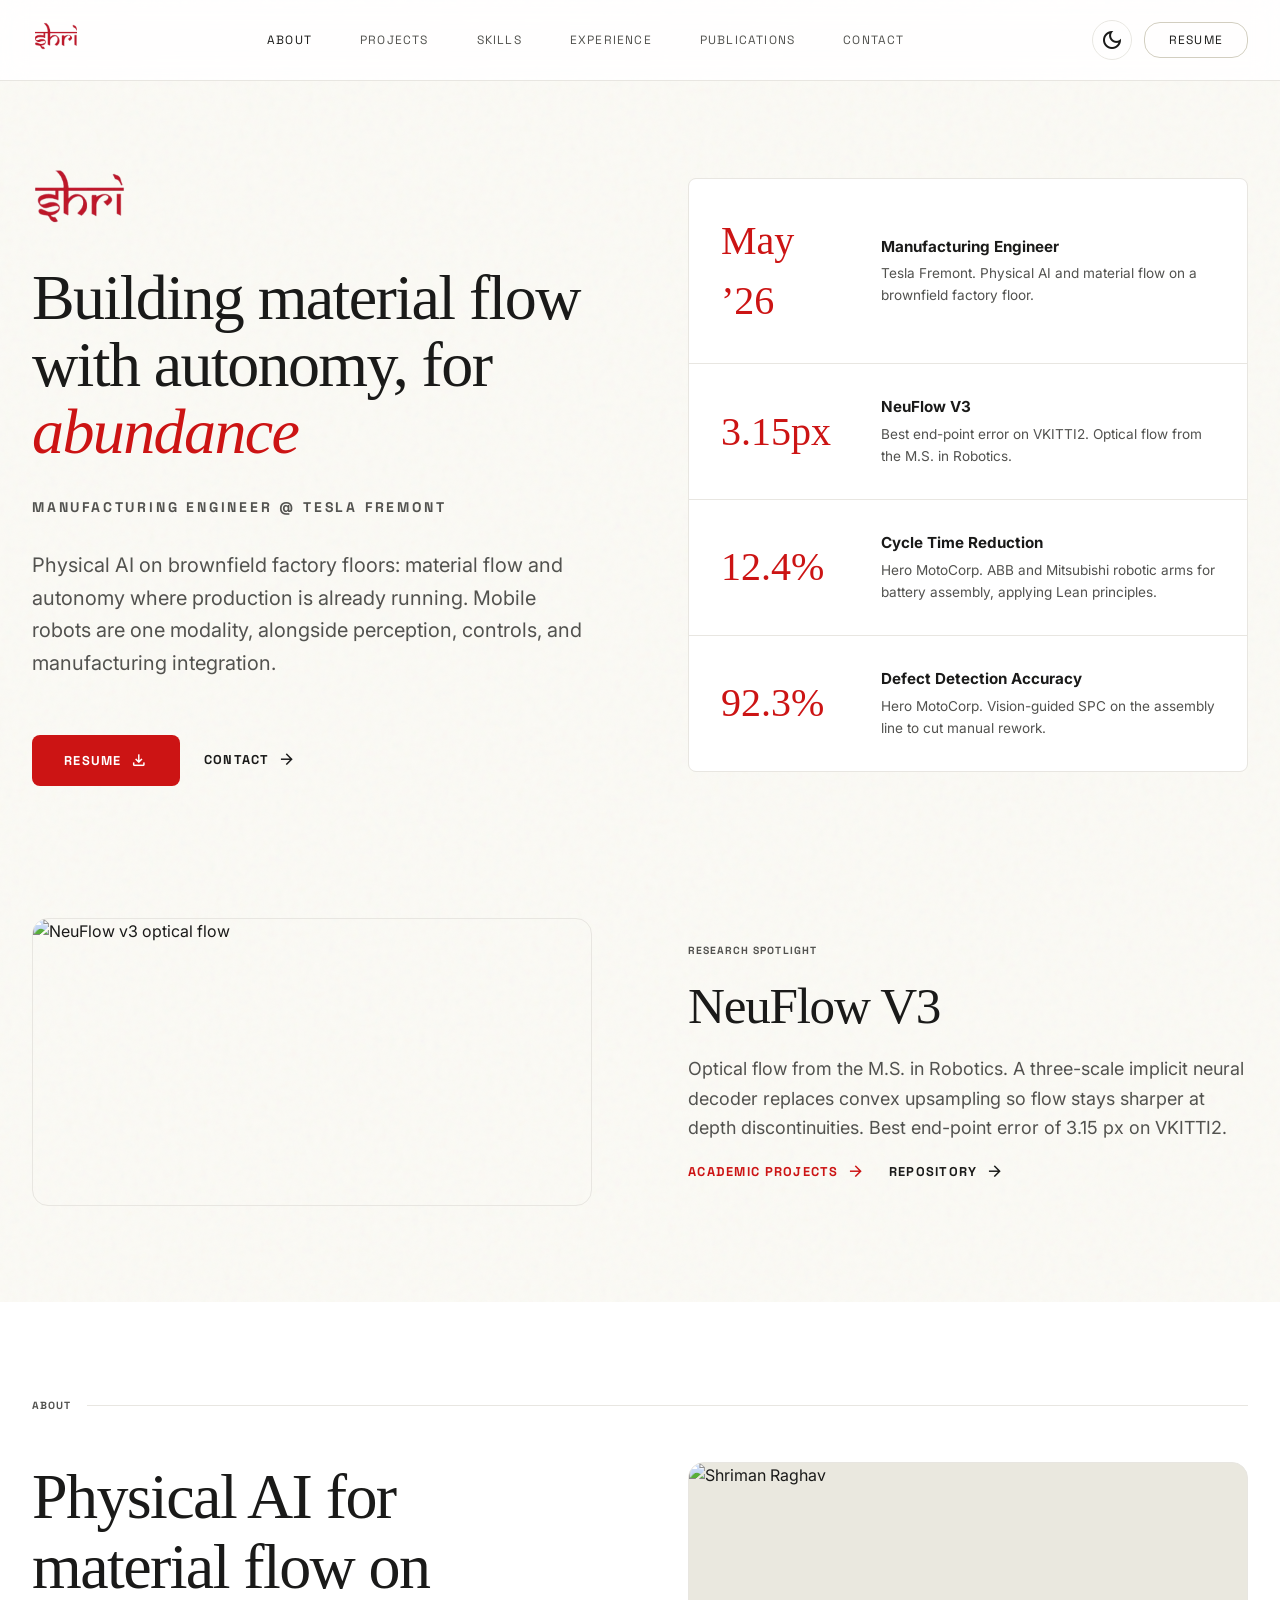
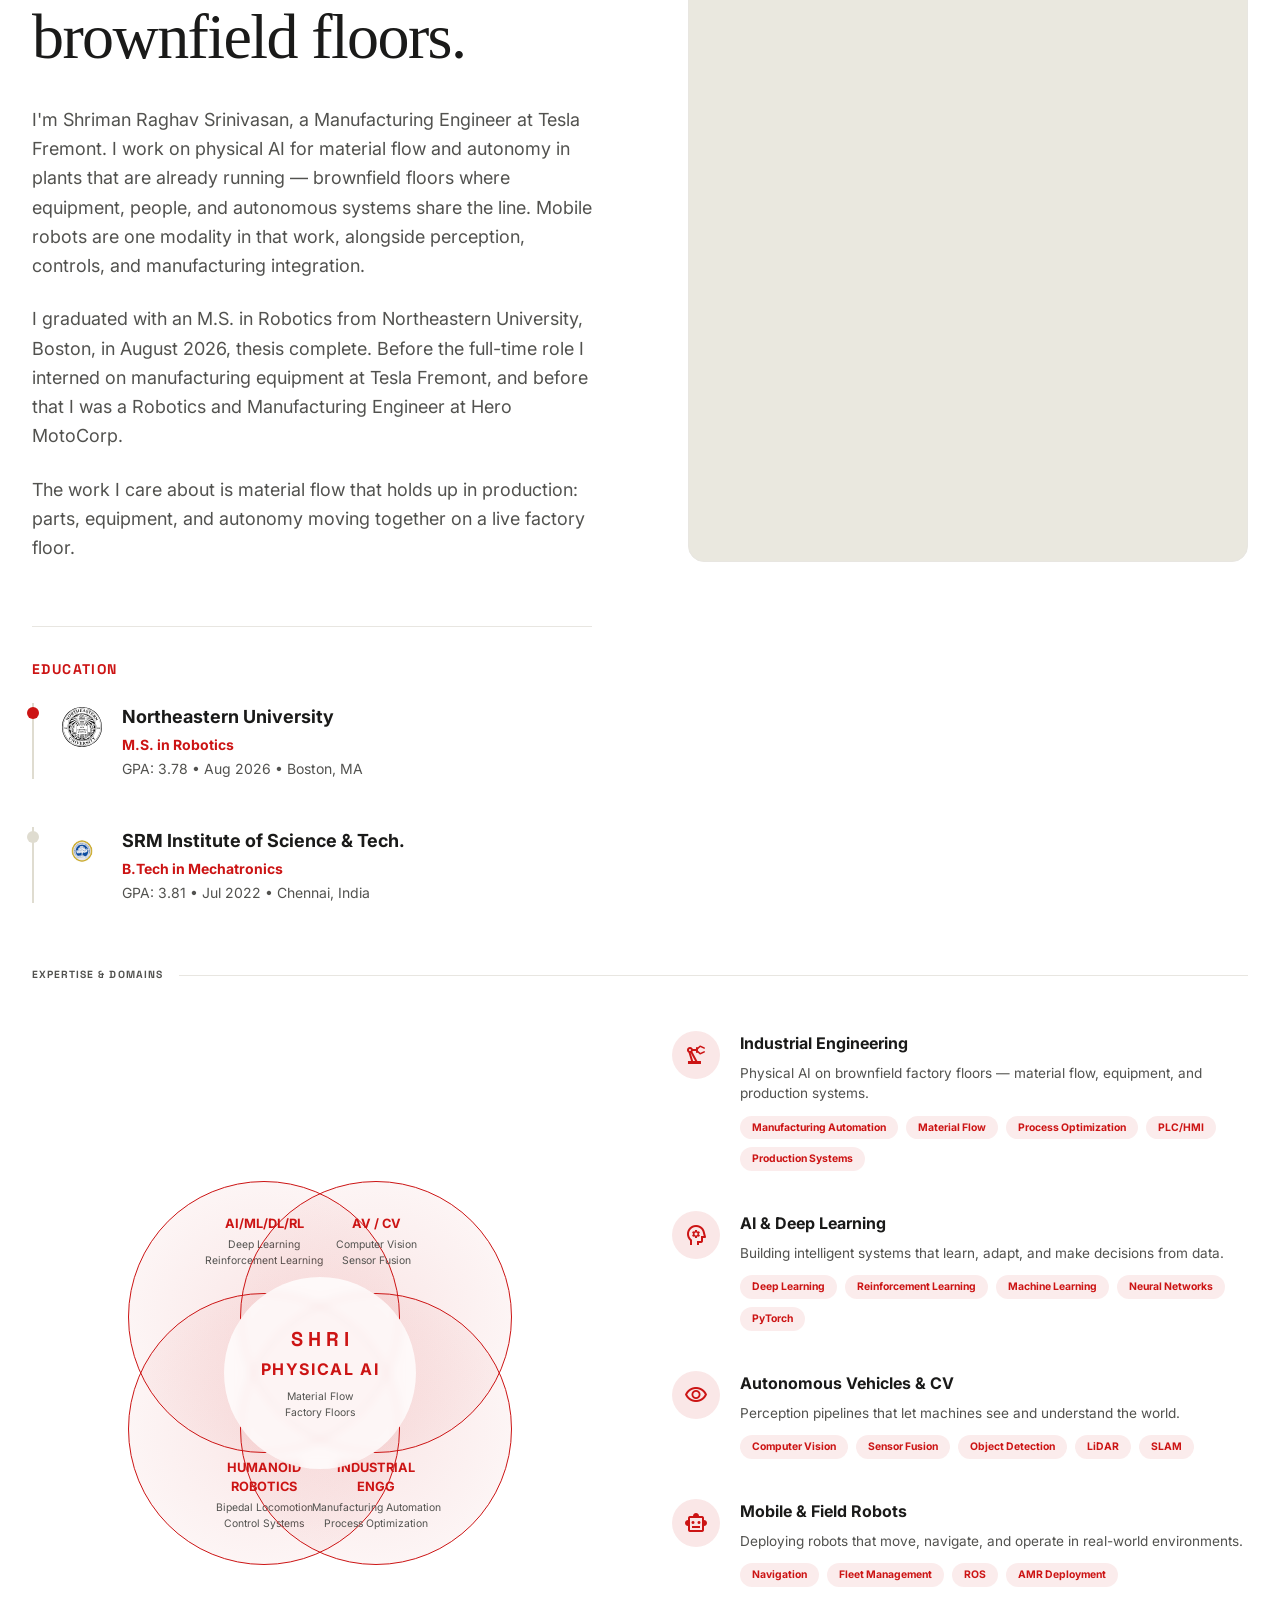
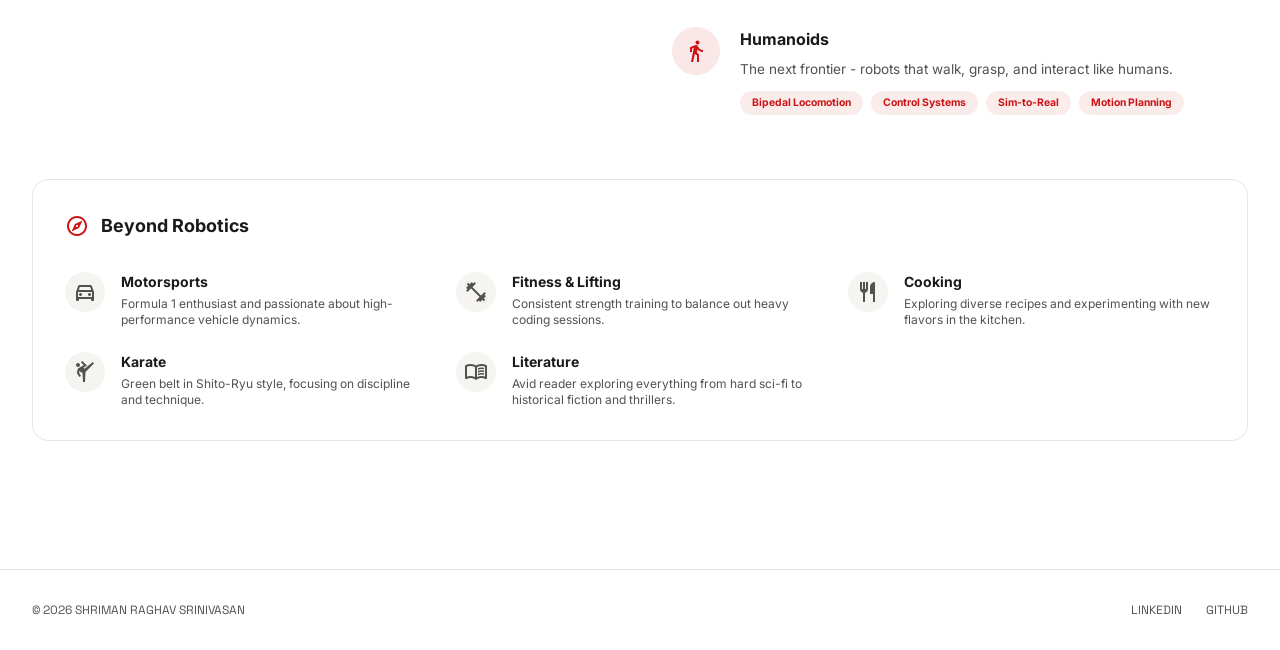
==== commit f99a68ce: "fix: use compiled grid spans for the NeuFlow spotlight The built stylesheet includes lg:col-span-6, " ====
--- a/index.html
+++ b/index.html
@@ -117,7 +117,7 @@
       <!-- Left Column: Copy -->
       <div class="lg:col-span-6 flex flex-col gap-8">
         <div class="flex flex-col items-start gap-5">
-          <img src="images/shri_logo.png" alt="Shri" class="h-16 sm:h-20" style="object-fit: contain; clip-path: inset(0 3px);" />
+          <img src="images/shri_logo.png" alt="Shri" class="h-20" style="object-fit: contain; clip-path: inset(0 3px);" />
           <h1 class="font-serif leading-[1.05] tracking-tight"
             style="font-size: clamp(2.6rem, 5vw, 4.25rem); color: var(--on-background);">
             Building material flow with autonomy, for <span class="italic" style="color: var(--primary);">abundance</span>
@@ -152,7 +152,7 @@
 
         <!-- Stat Item 1 -->
         <div class="flex flex-col sm:flex-row items-start sm:items-center gap-8 p-8" style="background-color: var(--surface);">
-          <div class="font-serif text-[1.85rem] leading-tight w-32 flex-shrink-0" style="color: var(--primary);">
+          <div class="font-serif text-[2.5rem] w-32 flex-shrink-0" style="color: var(--primary);">
             May ’26
           </div>
           <div>
@@ -201,12 +201,12 @@
     </section>
 
     <!-- NEUFLOW SPOTLIGHT -->
-    <section class="grid grid-cols-1 lg:grid-cols-12 gap-10 lg:gap-16 items-center">
-      <div class="lg:col-span-5">
+    <section id="neuflow-spotlight" class="grid grid-cols-1 lg:grid-cols-12 gap-16 lg:gap-24 items-center" style="scroll-margin-top: 120px;">
+      <div class="lg:col-span-6">
         <img src="https://raw.githubusercontent.com/shrirag10/Neuflowv3/main/results/readme_vis/vkitti_scene18_0.png" alt="NeuFlow v3 optical flow"
           class="w-full h-72 object-cover rounded-lg border" style="border-color: var(--outline-variant);" />
       </div>
-      <div class="lg:col-span-7 flex flex-col gap-5">
+      <div class="lg:col-span-6 flex flex-col gap-5">
         <div class="text-[0.65rem] font-space uppercase tracking-widest font-bold" style="color: var(--on-surface-variant);">Research spotlight</div>
         <h2 class="font-serif leading-[1.1] tracking-tight" style="font-size: clamp(2.2rem, 4vw, 3.25rem); color: var(--on-background);">NeuFlow V3</h2>
         <p class="text-lg leading-relaxed max-w-2xl" style="color: var(--on-surface-variant);">
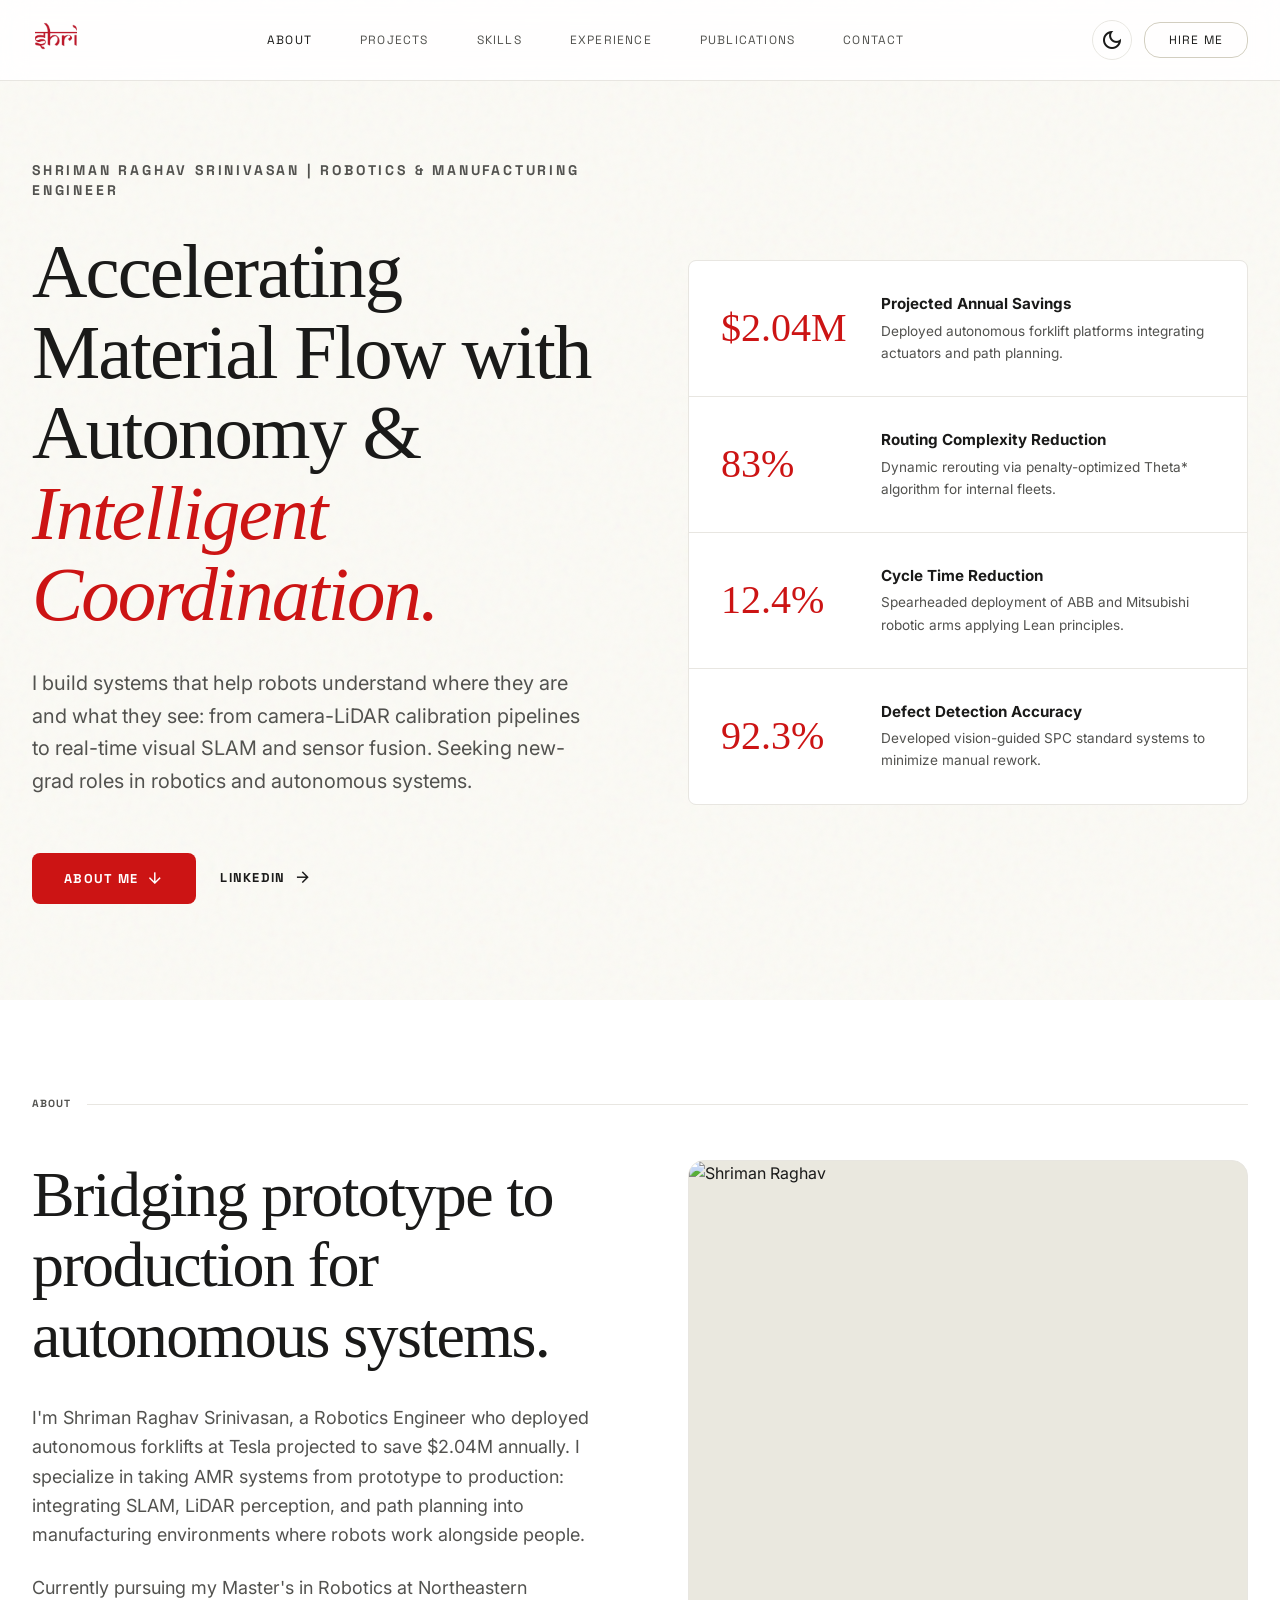
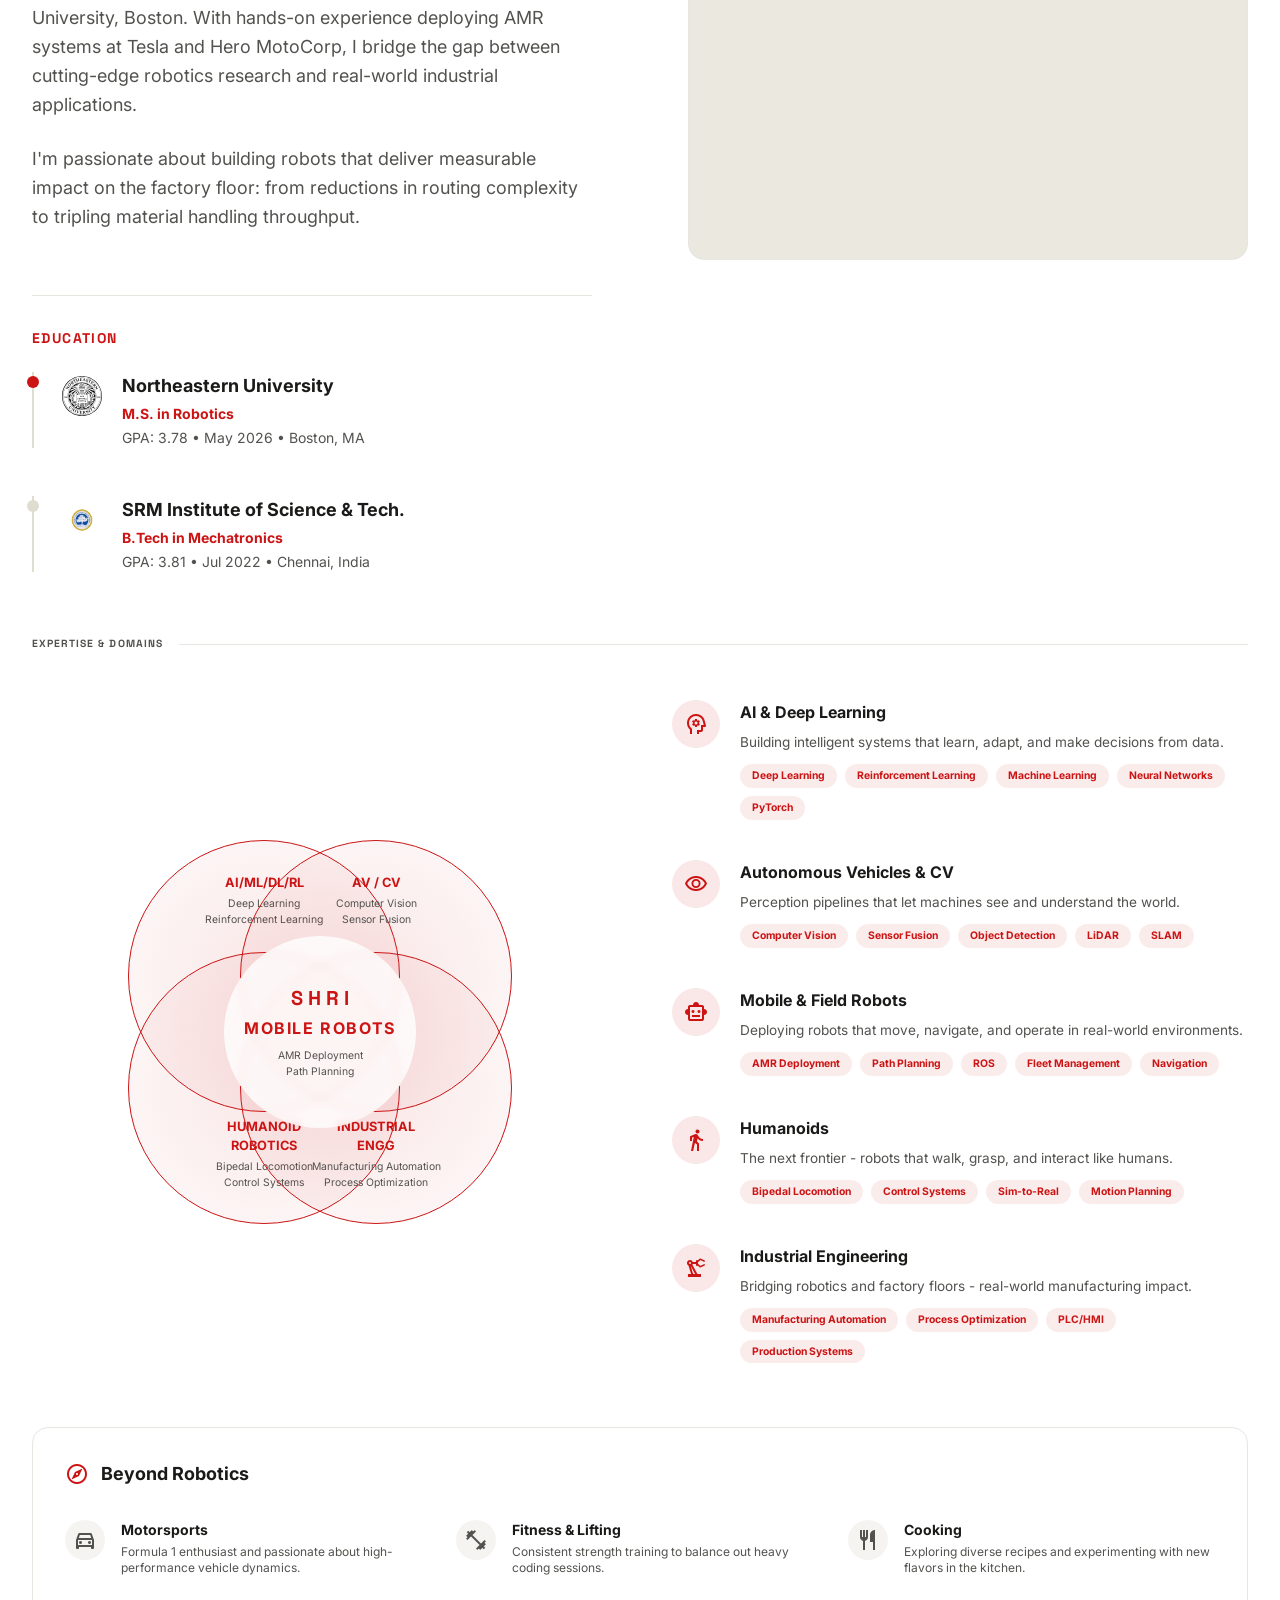
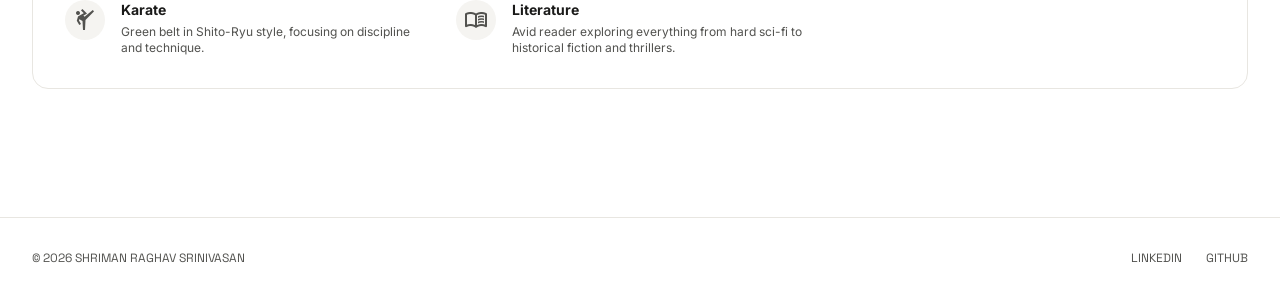
==== commit bcff1342: "Revert "Reframe portfolio as Manufacturing Engineer at Tesla Fremont" This reverts commit f8a62ece7c" ====
--- a/index.html
+++ b/index.html
@@ -6,16 +6,16 @@
   <meta name="viewport" content="width=device-width, initial-scale=1.0" />
   <title>Shriman Raghav Srinivasan | Robotics &amp; Manufacturing Engineer</title>
   <meta name="description"
-    content="Manufacturing Engineer at Tesla Fremont. MS Robotics, Northeastern, graduated August 2026. Physical AI for material flow and autonomy on brownfield factory floors." />
+    content="MS Robotics at Northeastern. Bridging autonomous systems and production-ready manufacturing. Incoming Manufacturing Engineer at Tesla Fremont." />
 
   <!-- Open Graph / Social Meta Tags -->
   <meta property="og:type" content="website" />
   <meta property="og:title" content="Shriman Raghav Srinivasan | Robotics &amp; Manufacturing Engineer" />
-  <meta property="og:description" content="Manufacturing Engineer at Tesla Fremont. MS Robotics, Northeastern, graduated August 2026. Physical AI for material flow and autonomy on brownfield factory floors." />
+  <meta property="og:description" content="MS Robotics at Northeastern. Bridging autonomous systems and production-ready manufacturing. Incoming Manufacturing Engineer at Tesla Fremont." />
   <meta property="og:image" content="images/shriman_portfolio.png" />
   <meta name="twitter:card" content="summary_large_image" />
   <meta name="twitter:title" content="Shriman Raghav Srinivasan | Robotics &amp; Manufacturing Engineer" />
-  <meta name="twitter:description" content="Manufacturing Engineer at Tesla Fremont. MS Robotics, Northeastern, graduated August 2026. Physical AI for material flow and autonomy on brownfield factory floors." />
+  <meta name="twitter:description" content="MS Robotics at Northeastern. Bridging autonomous systems and production-ready manufacturing. Incoming Manufacturing Engineer at Tesla Fremont." />
   <meta name="twitter:image" content="images/shriman_portfolio.png" />
 
   <link rel="preconnect" href="https://fonts.googleapis.com" />
@@ -78,7 +78,7 @@
         </button>
         <a href="assets/resumes/General_Manufacturing.pdf" target="_blank"
           class="hidden md:block border px-6 py-2 rounded-lg font-space text-[0.75rem] uppercase tracking-widest hover:bg-surface-container transition-colors"
-          style="border-color: var(--outline); color: var(--on-surface);">Resume</a>
+          style="border-color: var(--outline); color: var(--on-surface);">Hire Me</a>
         <button id="mobile-menu-toggle"
           class="md:hidden w-10 h-10 rounded-full flex items-center justify-center border transition-colors"
           style="border-color: var(--outline-variant); color: var(--on-surface);">
@@ -104,7 +104,7 @@
           class="font-space text-[0.75rem] uppercase tracking-widest hover:text-primary transition-colors"
           style="color: var(--on-surface-variant);">Contact</a>
         <a href="assets/resumes/General_Manufacturing.pdf" target="_blank" class="font-space text-sm uppercase tracking-widest font-bold"
-          style="color: var(--secondary);">Resume →</a>
+          style="color: var(--secondary);">Hire Me →</a>
       </div>
     </div>
   </nav>
@@ -116,33 +116,32 @@
 
       <!-- Left Column: Copy -->
       <div class="lg:col-span-6 flex flex-col gap-8">
-        <div class="flex flex-col items-start gap-5">
-          <img src="images/shri_logo.png" alt="Shri" class="h-20" style="object-fit: contain; clip-path: inset(0 3px);" />
-          <h1 class="font-serif leading-[1.05] tracking-tight"
-            style="font-size: clamp(2.6rem, 5vw, 4.25rem); color: var(--on-background);">
-            Building material flow with autonomy, for <span class="italic" style="color: var(--primary);">abundance</span>
-          </h1>
-        </div>
-
         <div class="text-sm font-space uppercase tracking-[0.2em] font-bold" style="color: var(--on-surface-variant);">
-          Manufacturing Engineer @ Tesla Fremont
-        </div>
+          Shriman Raghav Srinivasan | Robotics &amp; Manufacturing Engineer
+        </div>
+
+        <h1 class="font-serif leading-[1.05] tracking-tight"
+          style="font-size: clamp(3.5rem, 6vw, 5.5rem); color: var(--on-background);">
+          Accelerating Material Flow with <br />Autonomy &amp; <span class="italic"
+            style="color: var(--primary);">Intelligent Coordination.</span>
+        </h1>
 
         <p class="text-xl leading-relaxed max-w-2xl" style="color: var(--on-surface-variant);">
-          Physical AI on brownfield factory floors: material flow and autonomy where production is already running.
-          Mobile robots are one modality, alongside perception, controls, and manufacturing integration.
+          I build systems that help robots understand where they are and what they see: from camera-LiDAR calibration
+          pipelines to real-time visual SLAM and sensor fusion. Seeking new-grad roles in robotics and autonomous
+          systems.
         </p>
 
         <div class="flex flex-wrap items-center gap-6 mt-6">
-          <a href="assets/resumes/General_Manufacturing.pdf" target="_blank"
+          <a href="#about"
             class="px-8 py-4 rounded font-space text-[0.8rem] uppercase tracking-widest font-bold transition-transform active:scale-95 flex items-center gap-2"
             style="background-color: var(--primary); color: var(--on-primary);">
-            Resume <span class="material-symbols-outlined text-[1.1rem]">download</span>
+            About Me <span class="material-symbols-outlined text-[1.1rem]">arrow_downward</span>
           </a>
-          <a href="contact.html"
+          <a href="https://linkedin.com/in/shriman-raghav" target="_blank"
             class="font-space text-[0.8rem] uppercase tracking-widest font-bold border-b-2 border-transparent hover:border-black transition-colors flex items-center gap-2"
             style="color: var(--on-surface);">
-            Contact <span class="material-symbols-outlined text-[1.1rem]">arrow_forward</span>
+            LinkedIn <span class="material-symbols-outlined text-[1.1rem]">arrow_forward</span>
           </a>
         </div>
       </div>
@@ -153,24 +152,24 @@
         <!-- Stat Item 1 -->
         <div class="flex flex-col sm:flex-row items-start sm:items-center gap-8 p-8" style="background-color: var(--surface);">
           <div class="font-serif text-[2.5rem] w-32 flex-shrink-0" style="color: var(--primary);">
-            May ’26
+            $2.04M
           </div>
           <div>
-            <h3 class="font-bold text-[0.95rem] mb-1" style="color: var(--on-surface);">Manufacturing Engineer</h3>
-            <p class="text-[0.85rem] leading-relaxed" style="color: var(--on-surface-variant);">Tesla Fremont. Physical AI
-              and material flow on a brownfield factory floor.</p>
+            <h3 class="font-bold text-[0.95rem] mb-1" style="color: var(--on-surface);">Projected Annual Savings</h3>
+            <p class="text-[0.85rem] leading-relaxed" style="color: var(--on-surface-variant);">Deployed autonomous
+              forklift platforms integrating actuators and path planning.</p>
           </div>
         </div>
 
         <!-- Stat Item 2 -->
         <div class="flex flex-col sm:flex-row items-start sm:items-center gap-8 p-8" style="background-color: var(--surface);">
           <div class="font-serif text-[2.5rem] w-32 flex-shrink-0" style="color: var(--primary);">
-            3.15px
+            83%
           </div>
           <div>
-            <h3 class="font-bold text-[0.95rem] mb-1" style="color: var(--on-surface);">NeuFlow V3</h3>
-            <p class="text-[0.85rem] leading-relaxed" style="color: var(--on-surface-variant);">Best end-point error on
-              VKITTI2. Optical flow from the M.S. in Robotics.</p>
+            <h3 class="font-bold text-[0.95rem] mb-1" style="color: var(--on-surface);">Routing Complexity Reduction</h3>
+            <p class="text-[0.85rem] leading-relaxed" style="color: var(--on-surface-variant);">Dynamic rerouting
+              via penalty-optimized Theta* algorithm for internal fleets.</p>
           </div>
         </div>
 
@@ -181,8 +180,8 @@
           </div>
           <div>
             <h3 class="font-bold text-[0.95rem] mb-1" style="color: var(--on-surface);">Cycle Time Reduction</h3>
-            <p class="text-[0.85rem] leading-relaxed" style="color: var(--on-surface-variant);">Hero MotoCorp. ABB and
-              Mitsubishi robotic arms for battery assembly, applying Lean principles.</p>
+            <p class="text-[0.85rem] leading-relaxed" style="color: var(--on-surface-variant);">Spearheaded
+              deployment of ABB and Mitsubishi robotic arms applying Lean principles.</p>
           </div>
         </div>
 
@@ -193,32 +192,9 @@
           </div>
           <div>
             <h3 class="font-bold text-[0.95rem] mb-1" style="color: var(--on-surface);">Defect Detection Accuracy</h3>
-            <p class="text-[0.85rem] leading-relaxed" style="color: var(--on-surface-variant);">Hero MotoCorp.
-              Vision-guided SPC on the assembly line to cut manual rework.</p>
-          </div>
-        </div>
-      </div>
-    </section>
-
-    <!-- NEUFLOW SPOTLIGHT -->
-    <section id="neuflow-spotlight" class="grid grid-cols-1 lg:grid-cols-12 gap-16 lg:gap-24 items-center" style="scroll-margin-top: 120px;">
-      <div class="lg:col-span-6">
-        <img src="https://raw.githubusercontent.com/shrirag10/Neuflowv3/main/results/readme_vis/vkitti_scene18_0.png" alt="NeuFlow v3 optical flow"
-          class="w-full h-72 object-cover rounded-lg border" style="border-color: var(--outline-variant);" />
-      </div>
-      <div class="lg:col-span-6 flex flex-col gap-5">
-        <div class="text-[0.65rem] font-space uppercase tracking-widest font-bold" style="color: var(--on-surface-variant);">Research spotlight</div>
-        <h2 class="font-serif leading-[1.1] tracking-tight" style="font-size: clamp(2.2rem, 4vw, 3.25rem); color: var(--on-background);">NeuFlow V3</h2>
-        <p class="text-lg leading-relaxed max-w-2xl" style="color: var(--on-surface-variant);">
-          Optical flow from the M.S. in Robotics. A three-scale implicit neural decoder replaces convex upsampling so flow stays sharper at depth discontinuities. Best end-point error of 3.15 px on VKITTI2.
-        </p>
-        <div class="flex flex-wrap items-center gap-6">
-          <a href="academic.html#neuflow" class="font-space text-[0.8rem] uppercase tracking-widest font-bold flex items-center gap-2" style="color: var(--primary);">
-            Academic projects <span class="material-symbols-outlined text-[1.1rem]">arrow_forward</span>
-          </a>
-          <a href="https://github.com/shrirag10/Neuflowv3" target="_blank" class="font-space text-[0.8rem] uppercase tracking-widest font-bold flex items-center gap-2" style="color: var(--on-surface);">
-            Repository <span class="material-symbols-outlined text-[1.1rem]">arrow_forward</span>
-          </a>
+            <p class="text-[0.85rem] leading-relaxed" style="color: var(--on-surface-variant);">Developed
+              vision-guided SPC standard systems to minimize manual rework.</p>
+          </div>
         </div>
       </div>
     </section>
@@ -241,24 +217,27 @@
           <div class="lg:col-span-6 flex flex-col gap-8">
             <h2 class="font-serif leading-[1.1] tracking-tight"
               style="font-size: clamp(3rem, 5vw, 4.5rem); color: var(--on-background);">
-              Physical AI for material flow on brownfield floors.
+              Bridging prototype to production for autonomous systems.
             </h2>
 
             <div class="flex flex-col gap-6 text-lg leading-relaxed" style="color: var(--on-surface-variant);">
               <p>
-                I'm Shriman Raghav Srinivasan, a Manufacturing Engineer at Tesla Fremont. I work on physical AI for
-                material flow and autonomy in plants that are already running — brownfield floors where equipment,
-                people, and autonomous systems share the line. Mobile robots are one modality in that work, alongside
-                perception, controls, and manufacturing integration.
+                I'm Shriman Raghav Srinivasan, a Robotics Engineer who deployed autonomous forklifts at Tesla projected to save $2.04M annually. I
+                specialize
+                in taking AMR systems from prototype to production: integrating SLAM, LiDAR perception, and path
+                planning
+                into manufacturing environments where robots work alongside people.
               </p>
               <p>
-                I graduated with an M.S. in Robotics from Northeastern University, Boston, in August 2026, thesis
-                complete. Before the full-time role I interned on manufacturing equipment at Tesla Fremont, and before
-                that I was a Robotics and Manufacturing Engineer at Hero MotoCorp.
+                Currently pursuing my Master's in Robotics at Northeastern University, Boston. With hands-on experience
+                deploying AMR systems at Tesla and Hero MotoCorp, I bridge the gap between cutting-edge robotics
+                research
+                and real-world industrial applications.
               </p>
               <p>
-                The work I care about is material flow that holds up in production: parts, equipment, and autonomy
-                moving together on a live factory floor.
+                I'm passionate about building robots that deliver measurable impact on the factory floor: from
+                reductions
+                in routing complexity to tripling material handling throughput.
               </p>
             </div>
 
@@ -275,7 +254,7 @@
                   <div>
                     <div class="font-bold text-lg" style="color: var(--on-surface);">Northeastern University</div>
                     <div class="text-sm font-bold mt-1" style="color: var(--secondary);">M.S. in Robotics</div>
-                    <div class="text-sm mt-1" style="color: var(--on-surface-variant);">GPA: 3.78 • Aug 2026 • Boston, MA</div>
+                    <div class="text-sm mt-1" style="color: var(--on-surface-variant);">GPA: 3.78 • May 2026 • Boston, MA</div>
                   </div>
                 </div>
 
@@ -329,8 +308,8 @@
                 <!-- Center circle/text -->
                 <div class="absolute z-10 text-center flex flex-col items-center justify-center rounded-full border-2 border-dashed backdrop-blur-sm" style="width: 12rem; height: 12rem; border-color: var(--primary); background-color: color-mix(in srgb, var(--surface) 80%, transparent);">
                   <div class="font-space font-bold tracking-[0.3em] text-xl" style="color: var(--primary);">S H R I</div>
-                  <div class="font-bold text-[0.7rem] mt-1 tracking-widest" style="color: var(--primary);">PHYSICAL AI</div>
-                  <div class="text-[0.65rem] mt-2 leading-tight" style="color: var(--on-surface-variant);">Material Flow<br>Factory Floors</div>
+                  <div class="font-bold text-[0.7rem] mt-1 tracking-widest" style="color: var(--primary);">MOBILE ROBOTS</div>
+                  <div class="text-[0.65rem] mt-2 leading-tight" style="color: var(--on-surface-variant);">AMR Deployment<br>Path Planning</div>
                 </div>
                 
                 <!-- AI/ML/DL/RL (Top Left) -->
@@ -370,24 +349,6 @@
 
           <!-- Right Column: Domains List -->
           <div class="lg:col-span-6 flex flex-col gap-10">
-
-            <!-- Industrial Engineering -->
-            <div class="flex gap-5 items-start">
-              <div class="w-12 h-12 rounded-xl flex items-center justify-center flex-shrink-0" style="background-color: color-mix(in srgb, var(--primary) 10%, transparent);">
-                <span class="material-symbols-outlined" style="color: var(--primary);">precision_manufacturing</span>
-              </div>
-              <div class="flex flex-col gap-2">
-                <h3 class="font-bold text-[1.05rem]" style="color: var(--on-surface);">Industrial Engineering</h3>
-                <p class="text-[0.85rem]" style="color: var(--on-surface-variant);">Physical AI on brownfield factory floors — material flow, equipment, and production systems.</p>
-                <div class="flex flex-wrap gap-2 mt-1">
-                  <span class="px-3 py-1 rounded-full text-[0.65rem] font-bold" style="background-color: color-mix(in srgb, var(--primary) 8%, transparent); color: var(--primary);">Manufacturing Automation</span>
-                  <span class="px-3 py-1 rounded-full text-[0.65rem] font-bold" style="background-color: color-mix(in srgb, var(--primary) 8%, transparent); color: var(--primary);">Material Flow</span>
-                  <span class="px-3 py-1 rounded-full text-[0.65rem] font-bold" style="background-color: color-mix(in srgb, var(--primary) 8%, transparent); color: var(--primary);">Process Optimization</span>
-                  <span class="px-3 py-1 rounded-full text-[0.65rem] font-bold" style="background-color: color-mix(in srgb, var(--primary) 8%, transparent); color: var(--primary);">PLC/HMI</span>
-                  <span class="px-3 py-1 rounded-full text-[0.65rem] font-bold" style="background-color: color-mix(in srgb, var(--primary) 8%, transparent); color: var(--primary);">Production Systems</span>
-                </div>
-              </div>
-            </div>
             
             <!-- AI & Deep Learning -->
             <div class="flex gap-5 items-start">
@@ -434,10 +395,11 @@
                 <h3 class="font-bold text-[1.05rem]" style="color: var(--on-surface);">Mobile &amp; Field Robots</h3>
                 <p class="text-[0.85rem]" style="color: var(--on-surface-variant);">Deploying robots that move, navigate, and operate in real-world environments.</p>
                 <div class="flex flex-wrap gap-2 mt-1">
+                  <span class="px-3 py-1 rounded-full text-[0.65rem] font-bold" style="background-color: color-mix(in srgb, var(--primary) 8%, transparent); color: var(--primary);">AMR Deployment</span>
+                  <span class="px-3 py-1 rounded-full text-[0.65rem] font-bold" style="background-color: color-mix(in srgb, var(--primary) 8%, transparent); color: var(--primary);">Path Planning</span>
+                  <span class="px-3 py-1 rounded-full text-[0.65rem] font-bold" style="background-color: color-mix(in srgb, var(--primary) 8%, transparent); color: var(--primary);">ROS</span>
+                  <span class="px-3 py-1 rounded-full text-[0.65rem] font-bold" style="background-color: color-mix(in srgb, var(--primary) 8%, transparent); color: var(--primary);">Fleet Management</span>
                   <span class="px-3 py-1 rounded-full text-[0.65rem] font-bold" style="background-color: color-mix(in srgb, var(--primary) 8%, transparent); color: var(--primary);">Navigation</span>
-                  <span class="px-3 py-1 rounded-full text-[0.65rem] font-bold" style="background-color: color-mix(in srgb, var(--primary) 8%, transparent); color: var(--primary);">Fleet Management</span>
-                  <span class="px-3 py-1 rounded-full text-[0.65rem] font-bold" style="background-color: color-mix(in srgb, var(--primary) 8%, transparent); color: var(--primary);">ROS</span>
-                  <span class="px-3 py-1 rounded-full text-[0.65rem] font-bold" style="background-color: color-mix(in srgb, var(--primary) 8%, transparent); color: var(--primary);">AMR Deployment</span>
                 </div>
               </div>
             </div>
@@ -459,6 +421,22 @@
               </div>
             </div>
 
+            <!-- Industrial Engineering -->
+            <div class="flex gap-5 items-start">
+              <div class="w-12 h-12 rounded-xl flex items-center justify-center flex-shrink-0" style="background-color: color-mix(in srgb, var(--primary) 10%, transparent);">
+                <span class="material-symbols-outlined" style="color: var(--primary);">precision_manufacturing</span>
+              </div>
+              <div class="flex flex-col gap-2">
+                <h3 class="font-bold text-[1.05rem]" style="color: var(--on-surface);">Industrial Engineering</h3>
+                <p class="text-[0.85rem]" style="color: var(--on-surface-variant);">Bridging robotics and factory floors - real-world manufacturing impact.</p>
+                <div class="flex flex-wrap gap-2 mt-1">
+                  <span class="px-3 py-1 rounded-full text-[0.65rem] font-bold" style="background-color: color-mix(in srgb, var(--primary) 8%, transparent); color: var(--primary);">Manufacturing Automation</span>
+                  <span class="px-3 py-1 rounded-full text-[0.65rem] font-bold" style="background-color: color-mix(in srgb, var(--primary) 8%, transparent); color: var(--primary);">Process Optimization</span>
+                  <span class="px-3 py-1 rounded-full text-[0.65rem] font-bold" style="background-color: color-mix(in srgb, var(--primary) 8%, transparent); color: var(--primary);">PLC/HMI</span>
+                  <span class="px-3 py-1 rounded-full text-[0.65rem] font-bold" style="background-color: color-mix(in srgb, var(--primary) 8%, transparent); color: var(--primary);">Production Systems</span>
+                </div>
+              </div>
+            </div>
           </div>
         </div>
       </section>
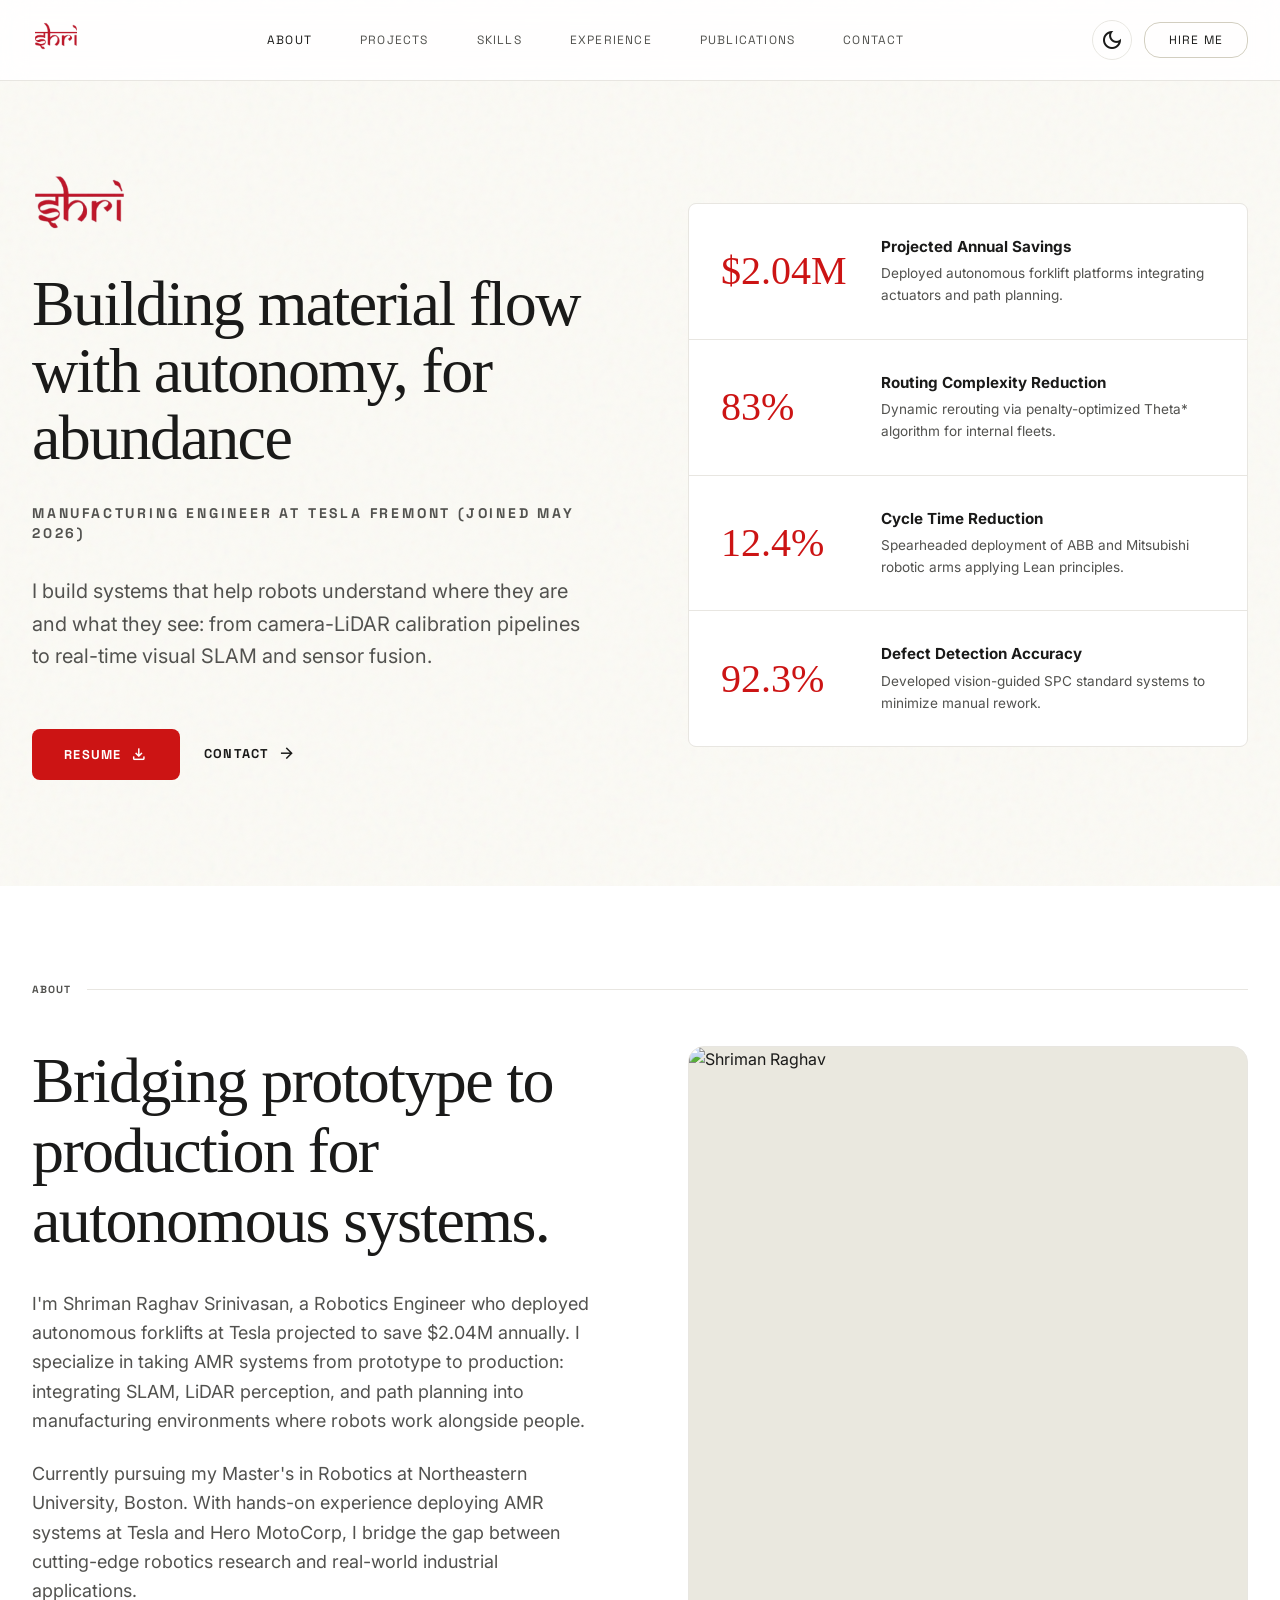
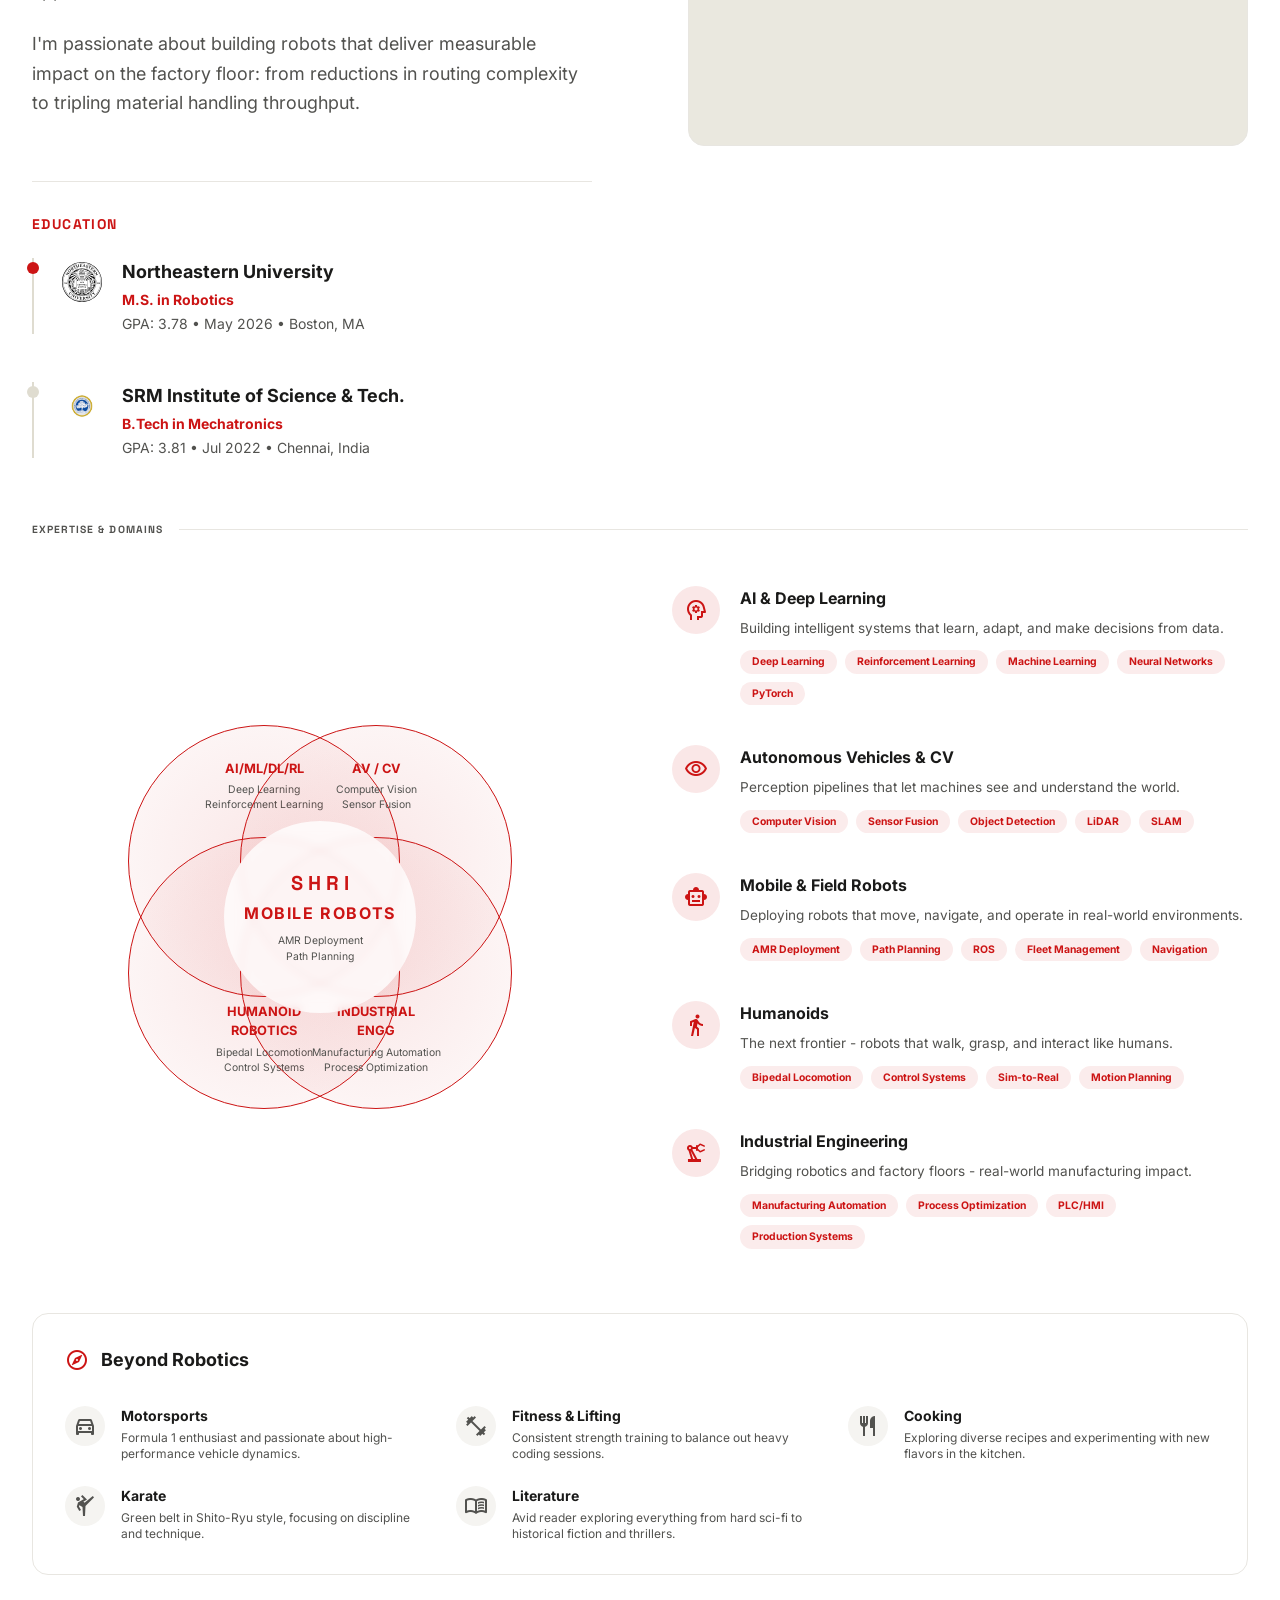
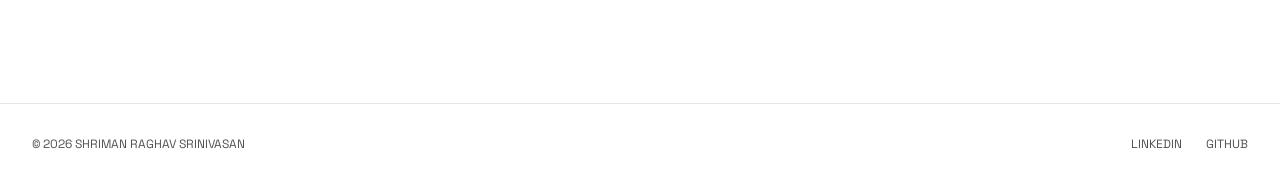
==== commit 87c26022: "Apply only the main brand updates on the restored site Set the hero tagline, Tesla Fremont role, res" ====
--- a/index.html
+++ b/index.html
@@ -6,16 +6,16 @@
   <meta name="viewport" content="width=device-width, initial-scale=1.0" />
   <title>Shriman Raghav Srinivasan | Robotics &amp; Manufacturing Engineer</title>
   <meta name="description"
-    content="MS Robotics at Northeastern. Bridging autonomous systems and production-ready manufacturing. Incoming Manufacturing Engineer at Tesla Fremont." />
+    content="Manufacturing Engineer at Tesla Fremont. M.S. Robotics, Northeastern, graduated August 2026. Bridging autonomous systems and production-ready manufacturing." />
 
   <!-- Open Graph / Social Meta Tags -->
   <meta property="og:type" content="website" />
   <meta property="og:title" content="Shriman Raghav Srinivasan | Robotics &amp; Manufacturing Engineer" />
-  <meta property="og:description" content="MS Robotics at Northeastern. Bridging autonomous systems and production-ready manufacturing. Incoming Manufacturing Engineer at Tesla Fremont." />
+  <meta property="og:description" content="Manufacturing Engineer at Tesla Fremont. M.S. Robotics, Northeastern, graduated August 2026. Bridging autonomous systems and production-ready manufacturing." />
   <meta property="og:image" content="images/shriman_portfolio.png" />
   <meta name="twitter:card" content="summary_large_image" />
   <meta name="twitter:title" content="Shriman Raghav Srinivasan | Robotics &amp; Manufacturing Engineer" />
-  <meta name="twitter:description" content="MS Robotics at Northeastern. Bridging autonomous systems and production-ready manufacturing. Incoming Manufacturing Engineer at Tesla Fremont." />
+  <meta name="twitter:description" content="Manufacturing Engineer at Tesla Fremont. M.S. Robotics, Northeastern, graduated August 2026. Bridging autonomous systems and production-ready manufacturing." />
   <meta name="twitter:image" content="images/shriman_portfolio.png" />
 
   <link rel="preconnect" href="https://fonts.googleapis.com" />
@@ -116,32 +116,33 @@
 
       <!-- Left Column: Copy -->
       <div class="lg:col-span-6 flex flex-col gap-8">
+        <div class="flex flex-col items-start gap-5">
+          <img src="images/shri_logo.png" alt="Shri" class="h-20" style="object-fit: contain; clip-path: inset(0 3px);" />
+          <h1 class="font-serif leading-[1.05] tracking-tight"
+            style="font-size: clamp(2.6rem, 5vw, 4.25rem); color: var(--on-background);">
+            Building material flow with autonomy, for abundance
+          </h1>
+        </div>
+
         <div class="text-sm font-space uppercase tracking-[0.2em] font-bold" style="color: var(--on-surface-variant);">
-          Shriman Raghav Srinivasan | Robotics &amp; Manufacturing Engineer
-        </div>
-
-        <h1 class="font-serif leading-[1.05] tracking-tight"
-          style="font-size: clamp(3.5rem, 6vw, 5.5rem); color: var(--on-background);">
-          Accelerating Material Flow with <br />Autonomy &amp; <span class="italic"
-            style="color: var(--primary);">Intelligent Coordination.</span>
-        </h1>
+          Manufacturing Engineer at Tesla Fremont (joined May 2026)
+        </div>
 
         <p class="text-xl leading-relaxed max-w-2xl" style="color: var(--on-surface-variant);">
           I build systems that help robots understand where they are and what they see: from camera-LiDAR calibration
-          pipelines to real-time visual SLAM and sensor fusion. Seeking new-grad roles in robotics and autonomous
-          systems.
+          pipelines to real-time visual SLAM and sensor fusion.
         </p>
 
         <div class="flex flex-wrap items-center gap-6 mt-6">
-          <a href="#about"
+          <a href="assets/resumes/General_Manufacturing.pdf" target="_blank"
             class="px-8 py-4 rounded font-space text-[0.8rem] uppercase tracking-widest font-bold transition-transform active:scale-95 flex items-center gap-2"
             style="background-color: var(--primary); color: var(--on-primary);">
-            About Me <span class="material-symbols-outlined text-[1.1rem]">arrow_downward</span>
+            Resume <span class="material-symbols-outlined text-[1.1rem]">download</span>
           </a>
-          <a href="https://linkedin.com/in/shriman-raghav" target="_blank"
+          <a href="contact.html"
             class="font-space text-[0.8rem] uppercase tracking-widest font-bold border-b-2 border-transparent hover:border-black transition-colors flex items-center gap-2"
             style="color: var(--on-surface);">
-            LinkedIn <span class="material-symbols-outlined text-[1.1rem]">arrow_forward</span>
+            Contact <span class="material-symbols-outlined text-[1.1rem]">arrow_forward</span>
           </a>
         </div>
       </div>
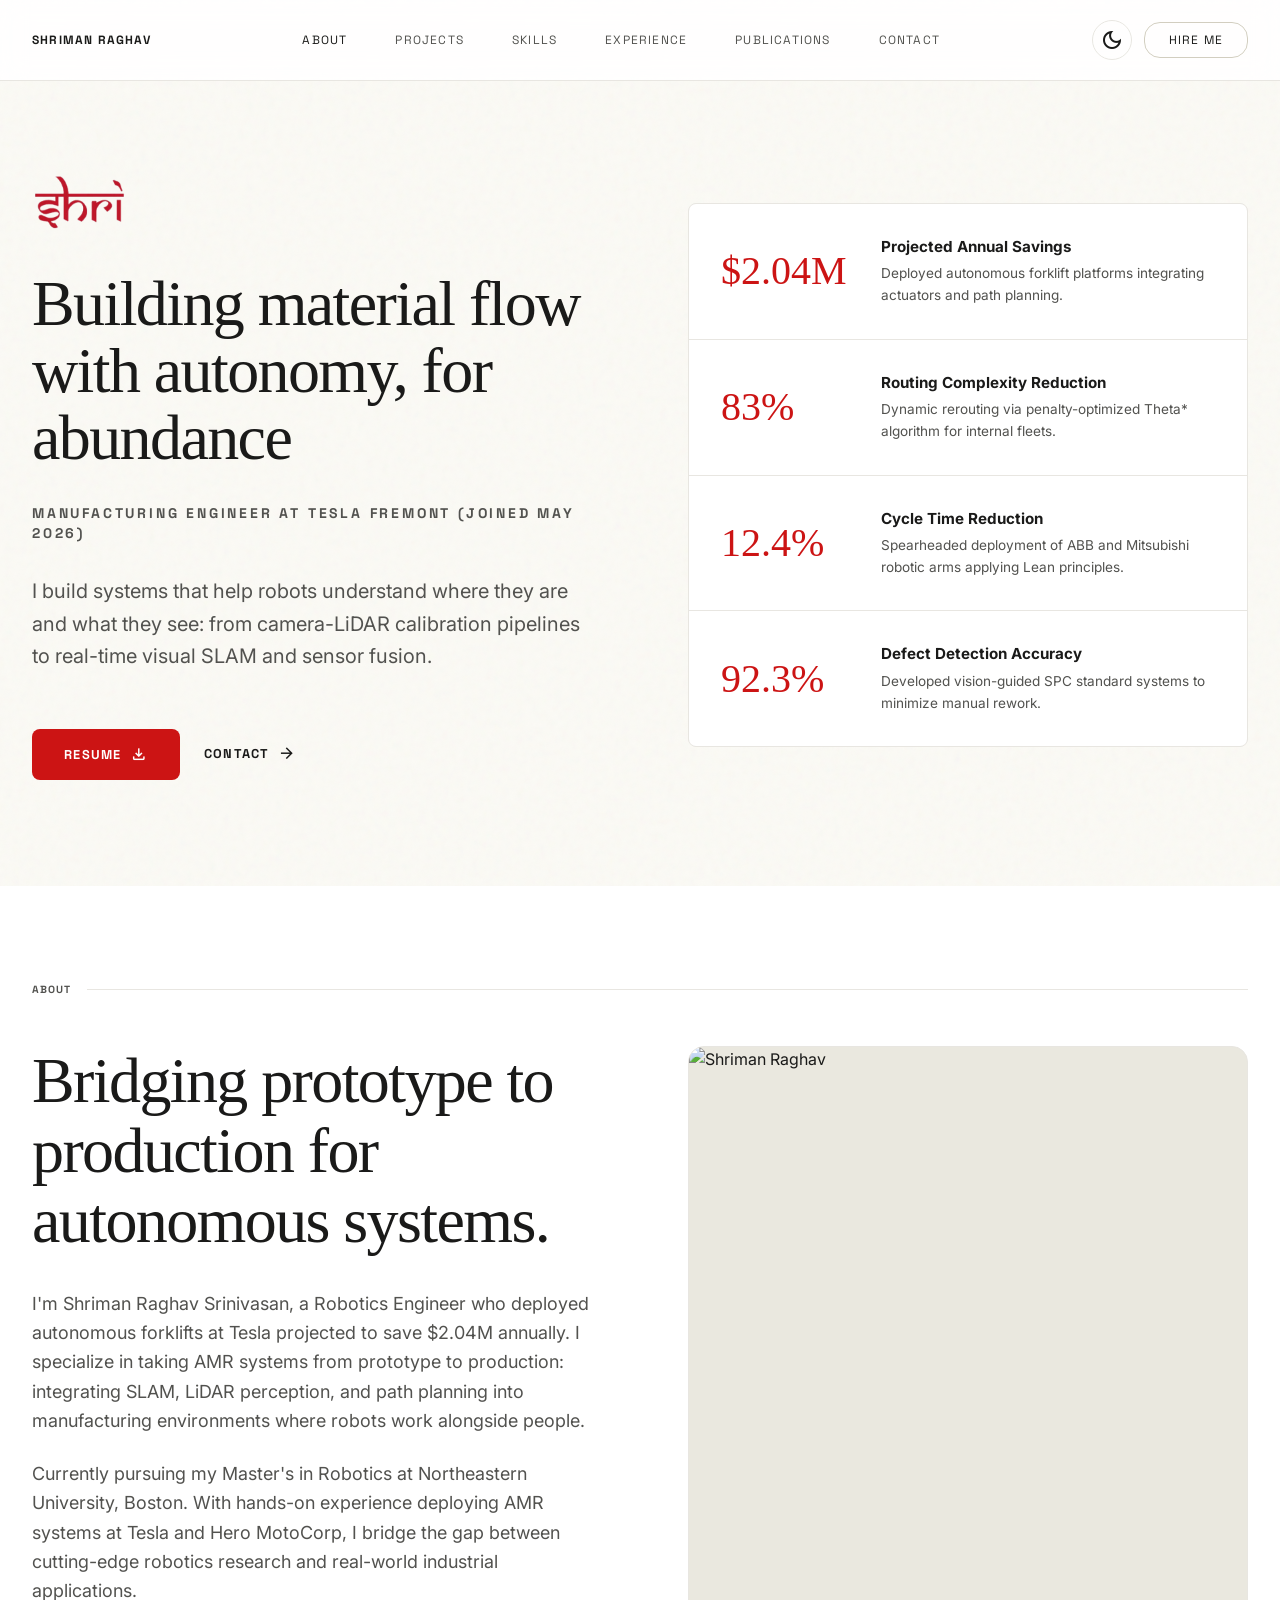
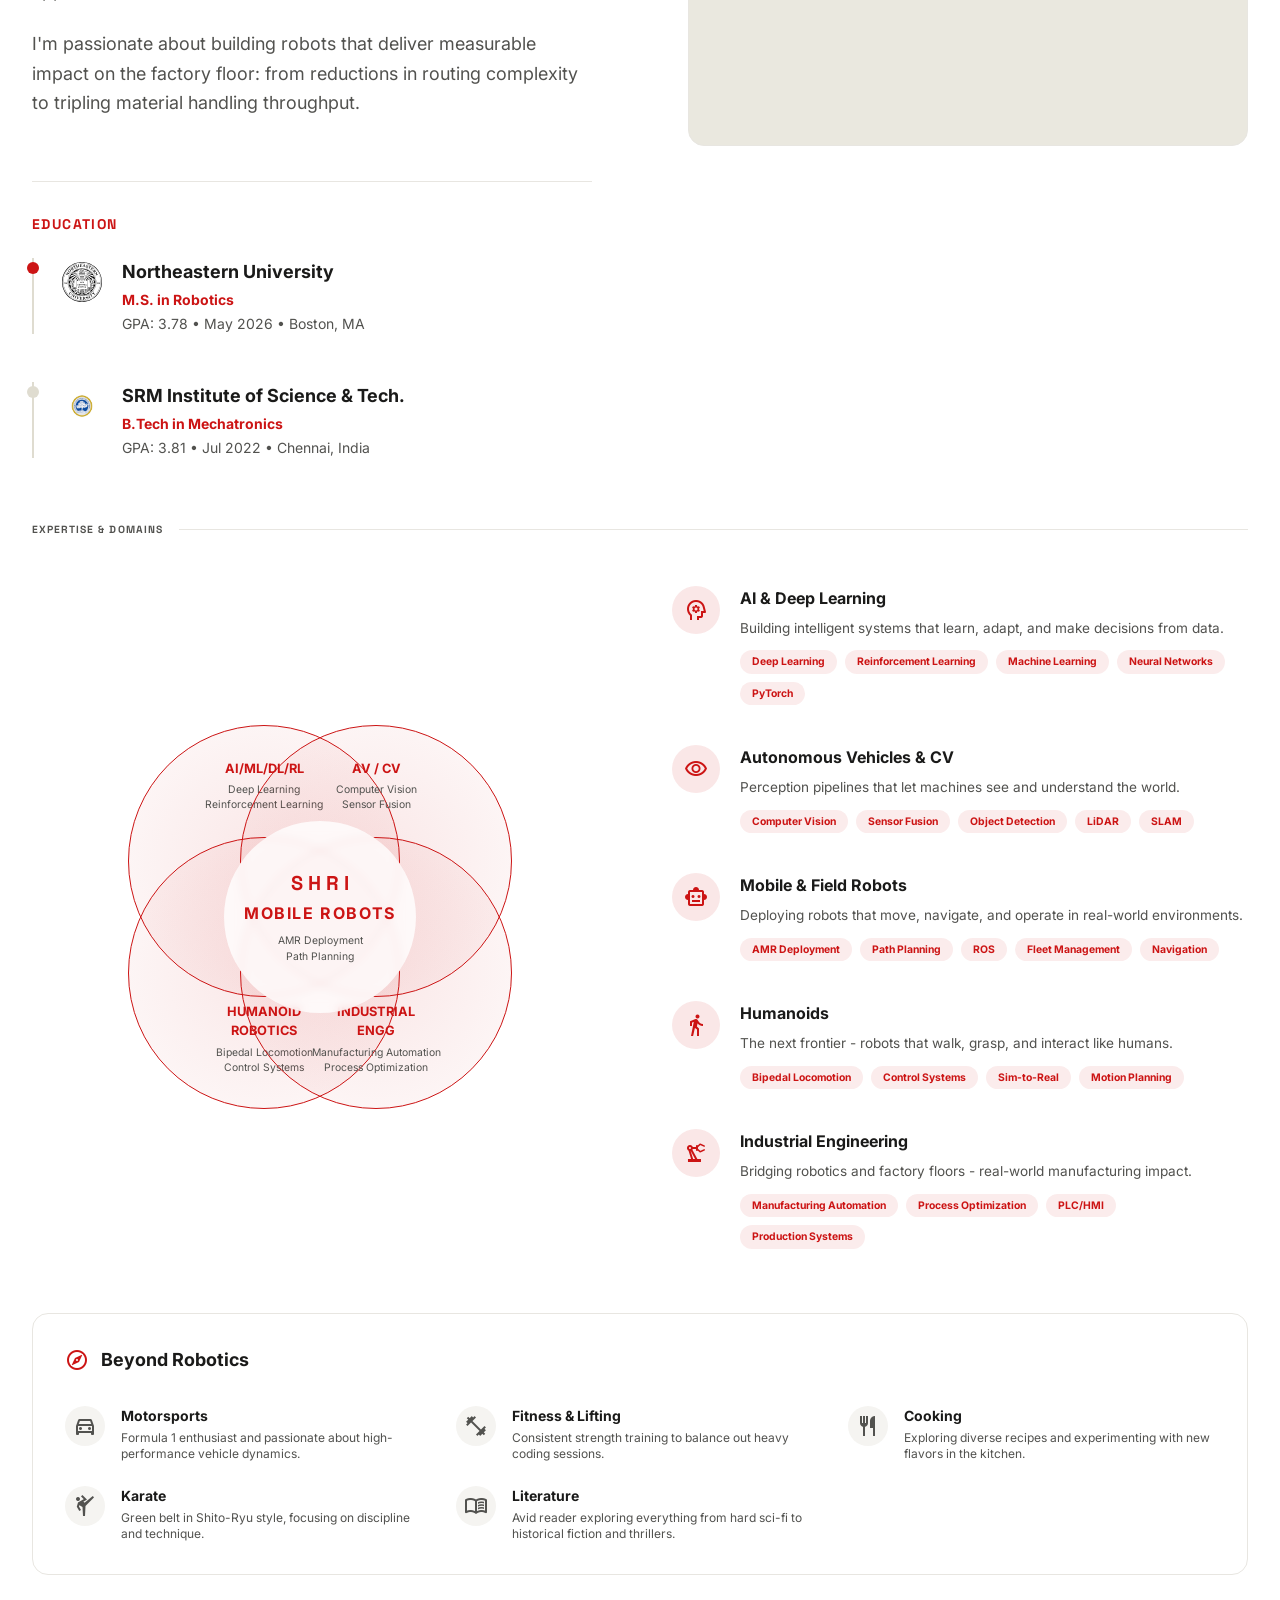
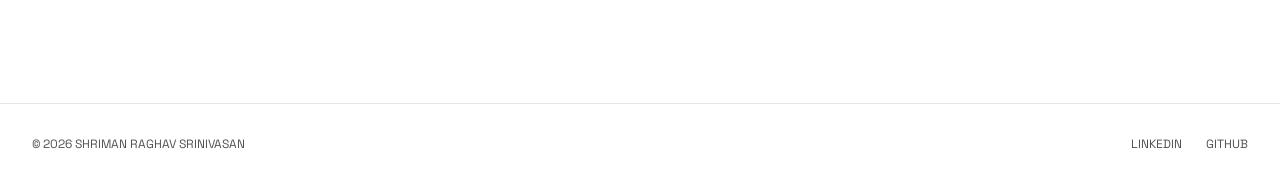
==== commit 48d522ea: "Use a text name in the nav so shri stays in the hero The header on every page now reads Shriman Ragh" ====
--- a/index.html
+++ b/index.html
@@ -47,9 +47,7 @@
   <nav class="fixed top-0 w-full z-50 backdrop-blur-md"
     style="background-color: color-mix(in srgb, var(--surface) 85%, transparent); border-bottom: 1px solid var(--outline-variant);">
     <div class="max-w-[1600px] mx-auto flex justify-between items-center h-20 px-8">
-      <a href="index.html" class="flex items-center">
-        <img src="images/shri_logo.png" alt="Shri" class="h-10" style="object-fit: contain; clip-path: inset(0 3px);" />
-      </a>
+      <a href="index.html" class="font-space text-[0.75rem] uppercase tracking-widest font-bold hover:text-primary transition-colors" style="color: var(--on-surface);">Shriman Raghav</a>
       <div class="hidden md:flex gap-12">
         <a href="index.html"
           class="font-space text-[0.75rem] uppercase tracking-widest hover:text-primary transition-colors"
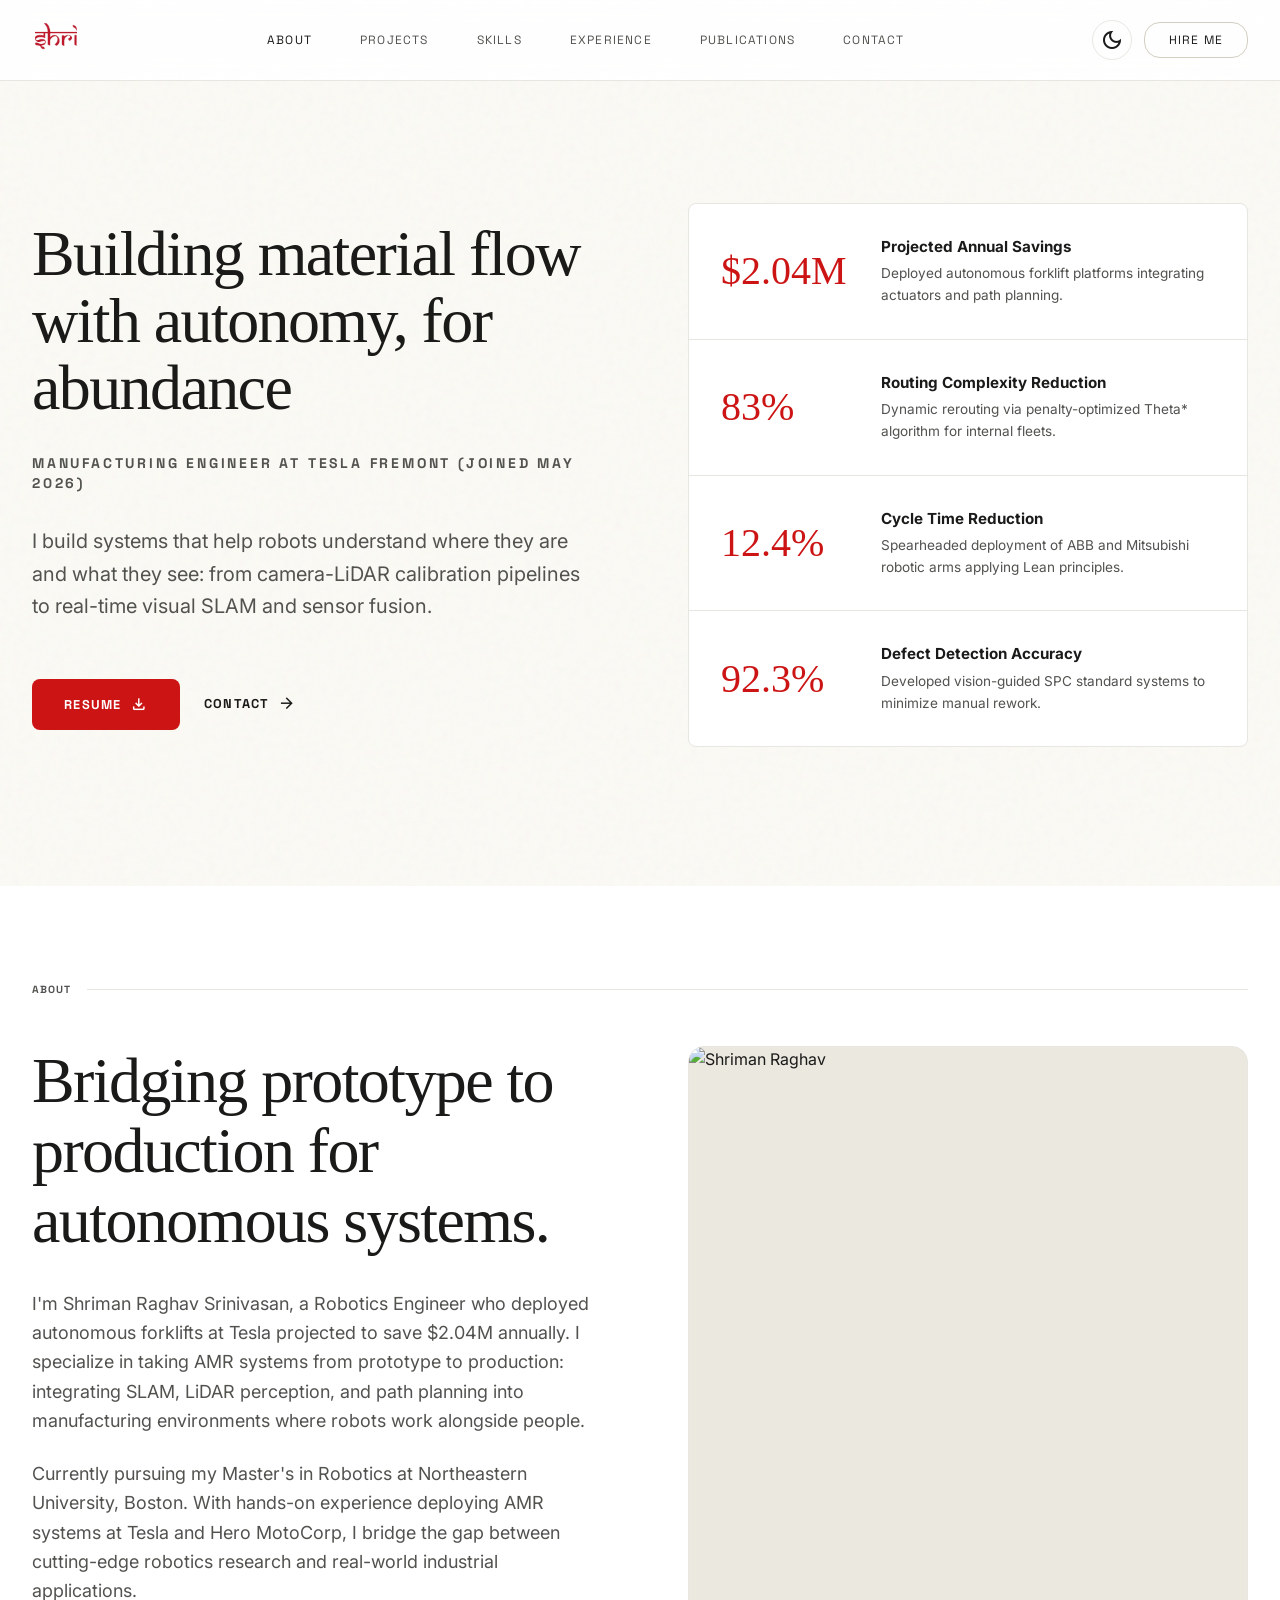
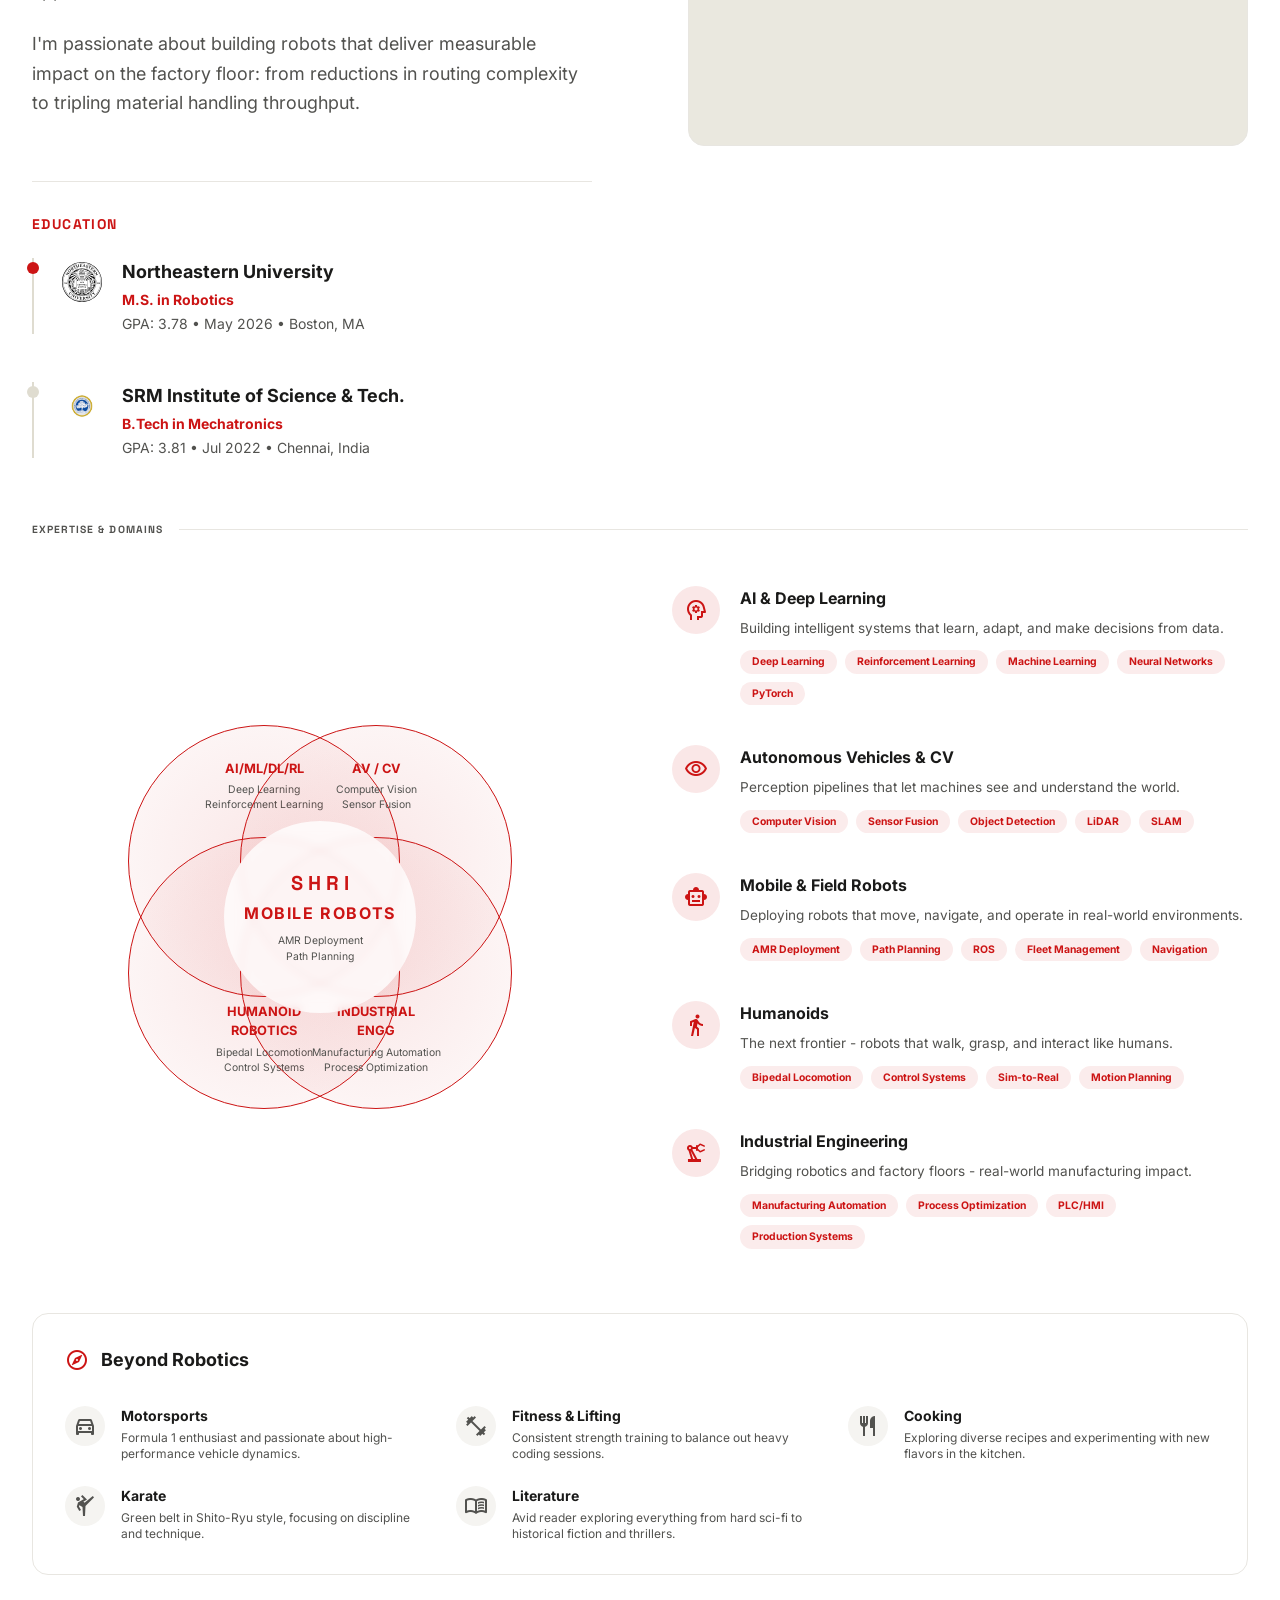
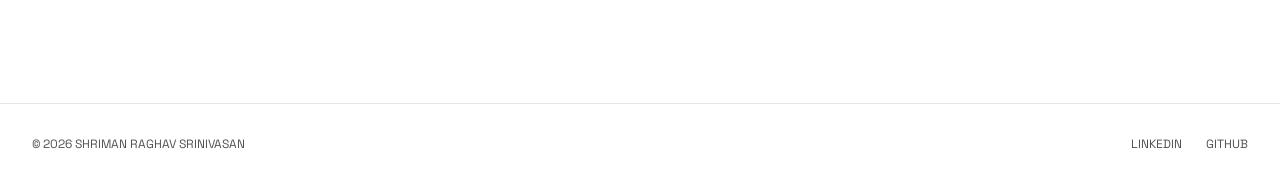
==== commit 529b1f89: "Put the shri mark back in the nav and out of the hero The homepage tagline stays as text. The logo r" ====
--- a/index.html
+++ b/index.html
@@ -47,7 +47,7 @@
   <nav class="fixed top-0 w-full z-50 backdrop-blur-md"
     style="background-color: color-mix(in srgb, var(--surface) 85%, transparent); border-bottom: 1px solid var(--outline-variant);">
     <div class="max-w-[1600px] mx-auto flex justify-between items-center h-20 px-8">
-      <a href="index.html" class="font-space text-[0.75rem] uppercase tracking-widest font-bold hover:text-primary transition-colors" style="color: var(--on-surface);">Shriman Raghav</a>
+      <a href="index.html" class="flex items-center"><img src="images/shri_logo.png" alt="Shri" class="h-10" style="object-fit: contain; clip-path: inset(0 3px);" /></a>
       <div class="hidden md:flex gap-12">
         <a href="index.html"
           class="font-space text-[0.75rem] uppercase tracking-widest hover:text-primary transition-colors"
@@ -114,13 +114,10 @@
 
       <!-- Left Column: Copy -->
       <div class="lg:col-span-6 flex flex-col gap-8">
-        <div class="flex flex-col items-start gap-5">
-          <img src="images/shri_logo.png" alt="Shri" class="h-20" style="object-fit: contain; clip-path: inset(0 3px);" />
-          <h1 class="font-serif leading-[1.05] tracking-tight"
-            style="font-size: clamp(2.6rem, 5vw, 4.25rem); color: var(--on-background);">
-            Building material flow with autonomy, for abundance
-          </h1>
-        </div>
+        <h1 class="font-serif leading-[1.05] tracking-tight"
+          style="font-size: clamp(2.6rem, 5vw, 4.25rem); color: var(--on-background);">
+          Building material flow with autonomy, for abundance
+        </h1>
 
         <div class="text-sm font-space uppercase tracking-[0.2em] font-bold" style="color: var(--on-surface-variant);">
           Manufacturing Engineer at Tesla Fremont (joined May 2026)
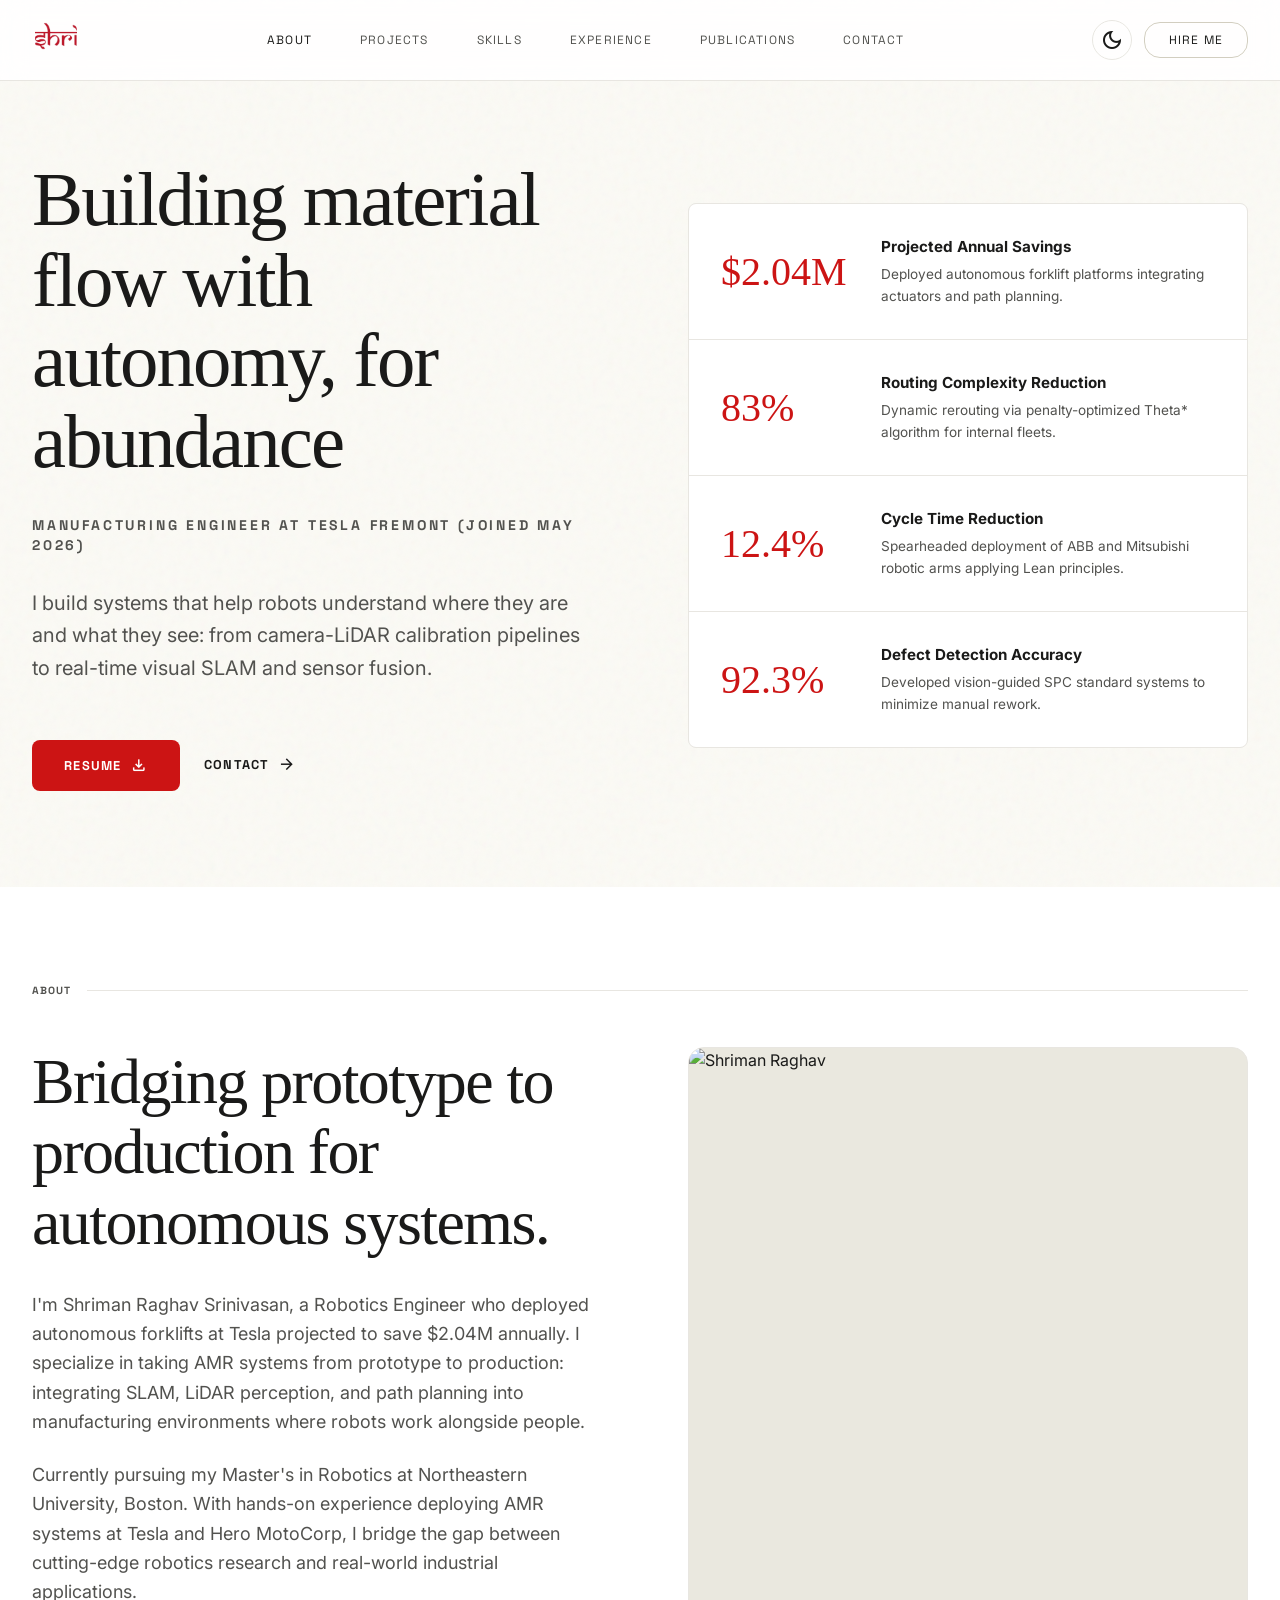
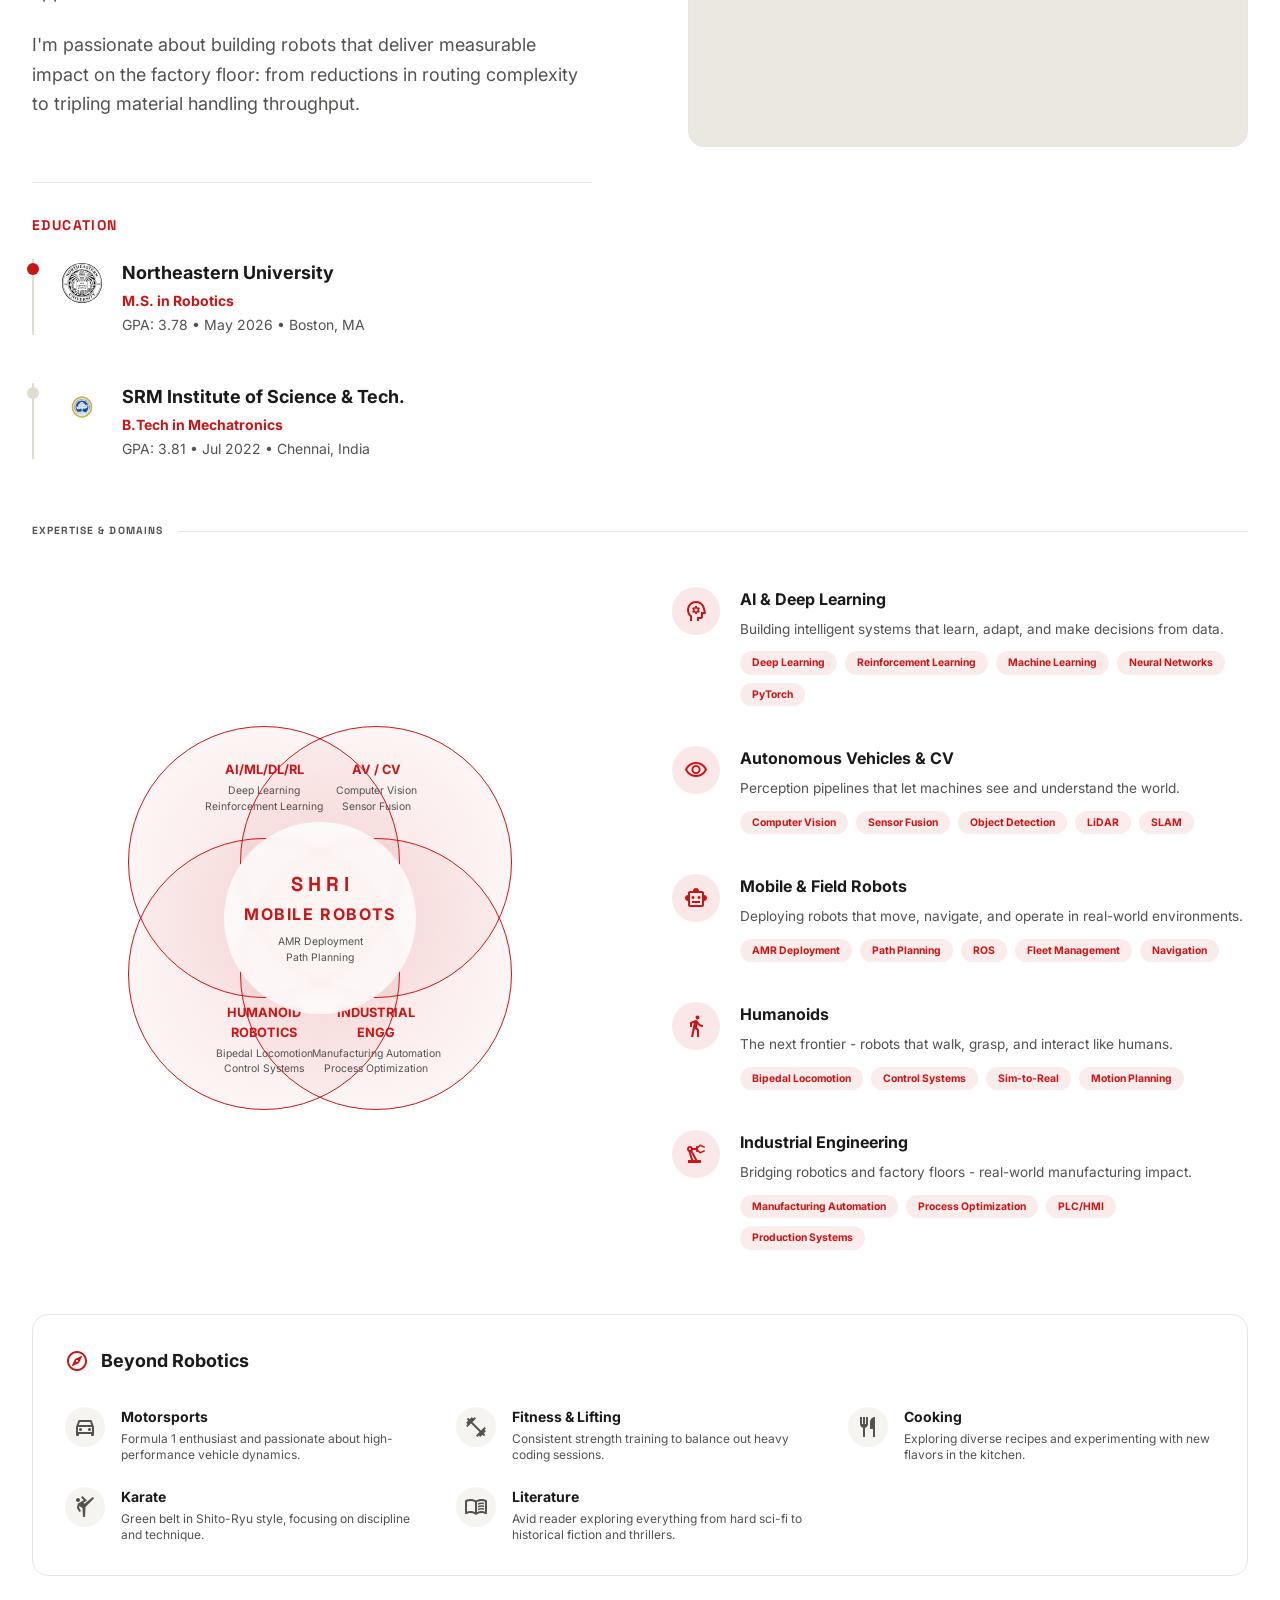
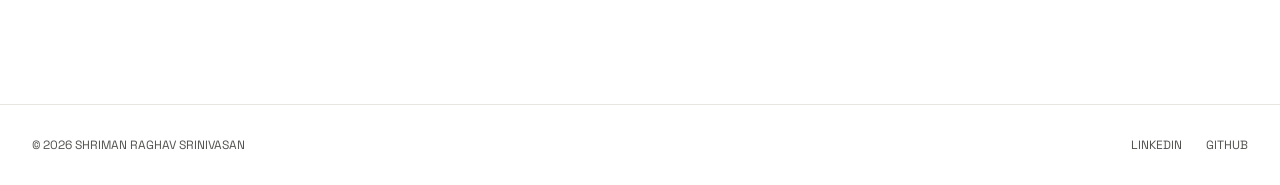
==== commit b990d785: "Restore the original hero headline size The tagline stays the same. It uses the pre-PR #1 Georgia sc" ====
--- a/index.html
+++ b/index.html
@@ -115,7 +115,7 @@
       <!-- Left Column: Copy -->
       <div class="lg:col-span-6 flex flex-col gap-8">
         <h1 class="font-serif leading-[1.05] tracking-tight"
-          style="font-size: clamp(2.6rem, 5vw, 4.25rem); color: var(--on-background);">
+          style="font-size: clamp(3.5rem, 6vw, 5.5rem); color: var(--on-background);">
           Building material flow with autonomy, for abundance
         </h1>
 
